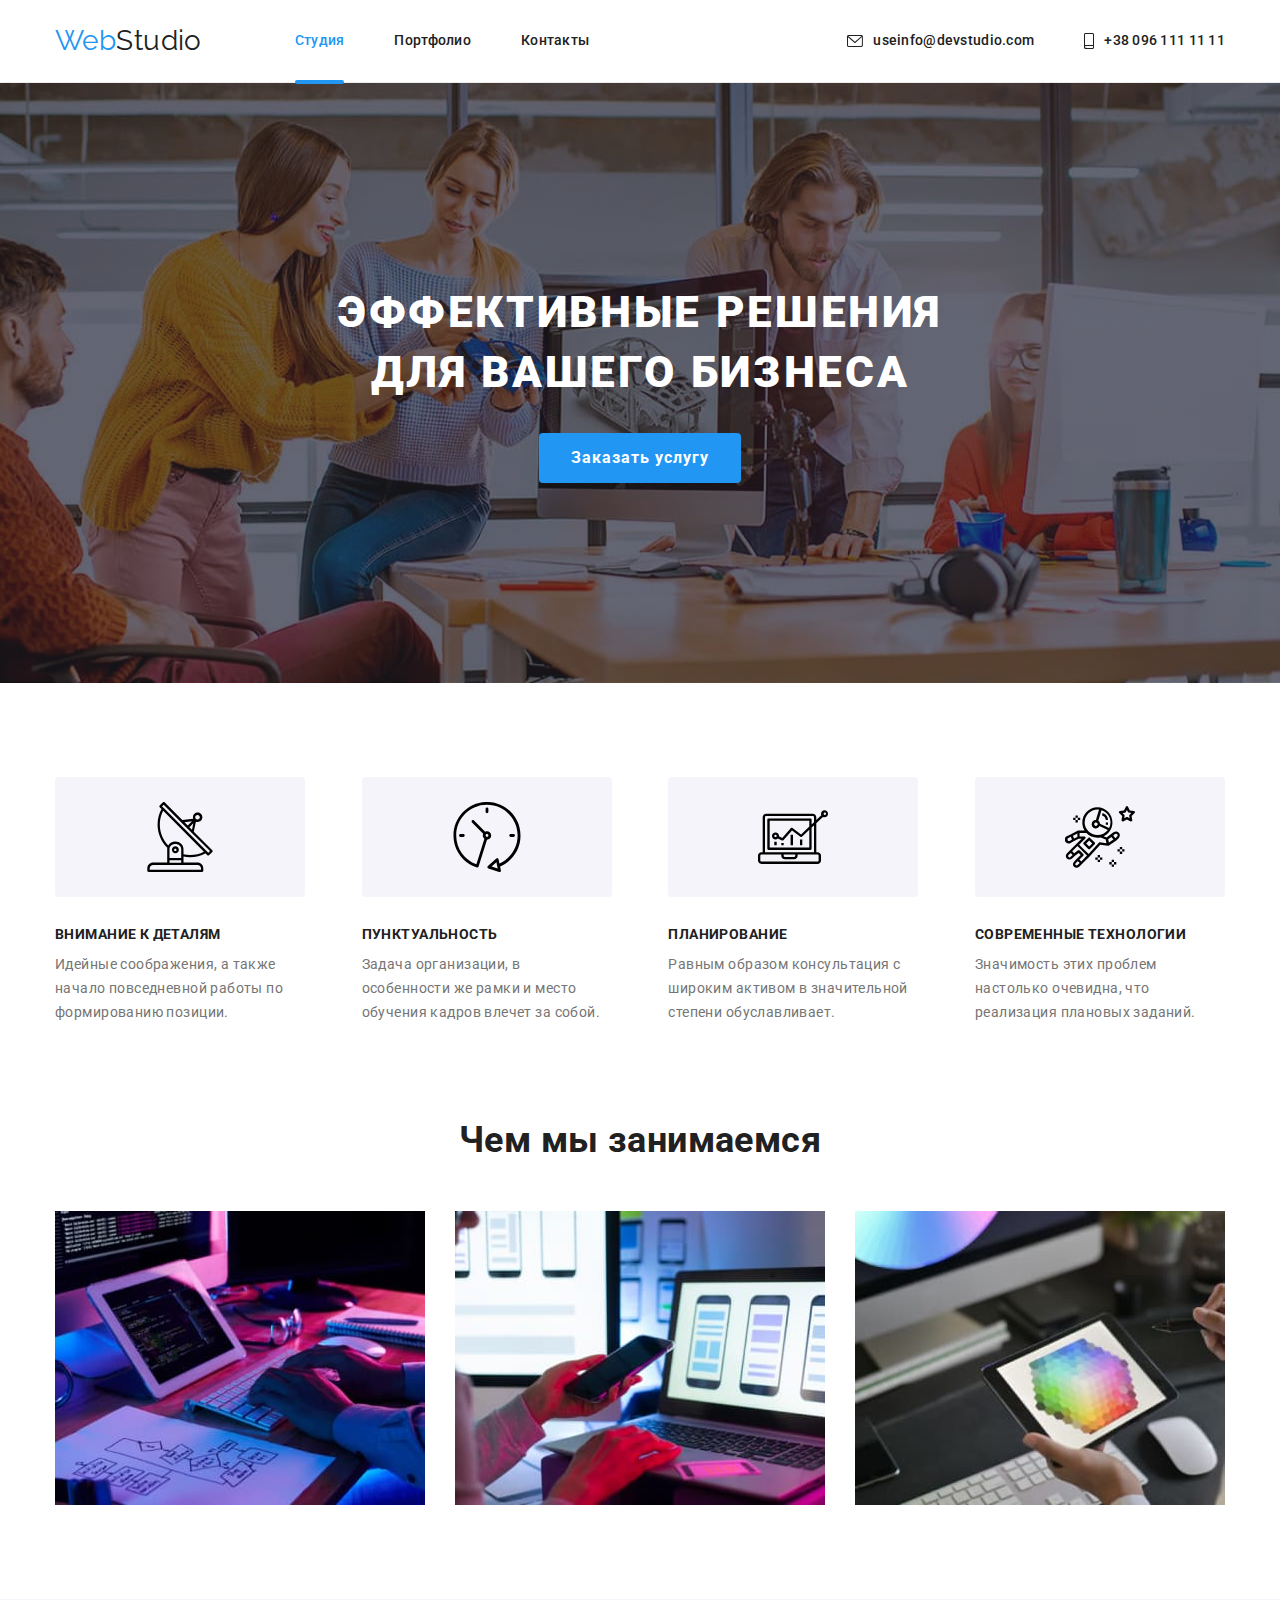
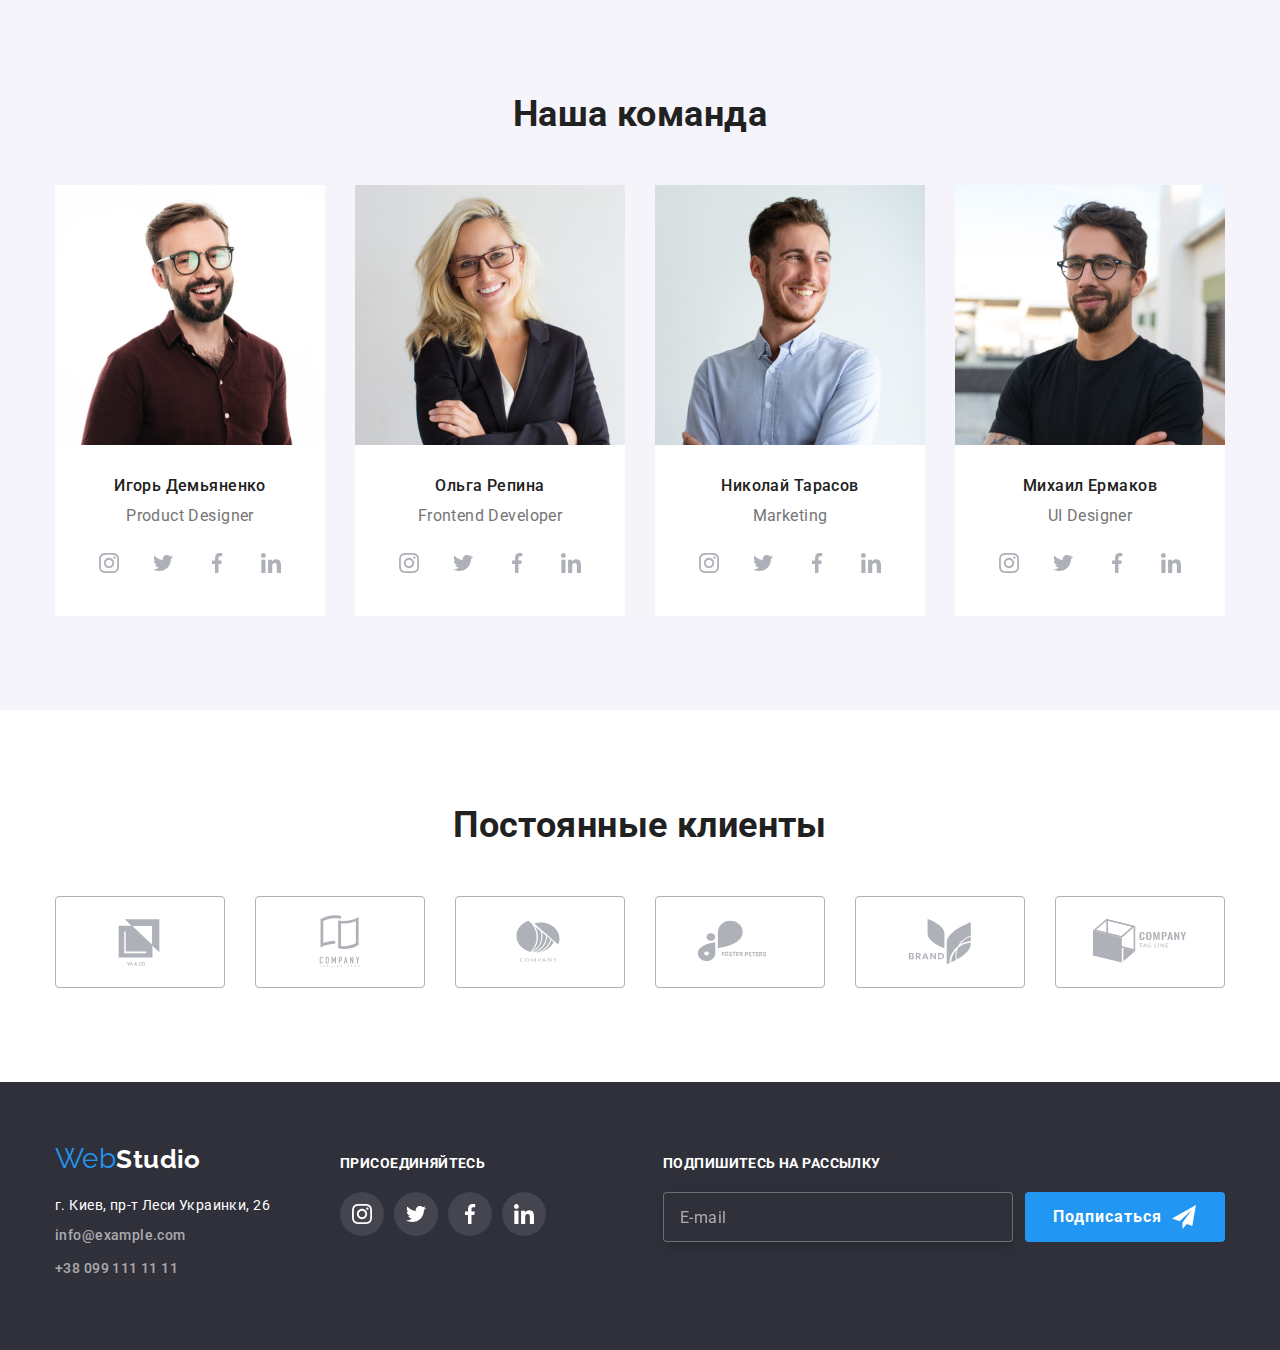
==== index.html @ 40919cdc "Сделано группировка файлов" ====
<!DOCTYPE html>
<html lang="ru">
  <head>
    <meta charset="UTF-8" />
    <meta name="viewport" content="width=device-width, initial-scale=1.0" />
    <title>Document</title>
    <link rel="preconnect" href="https://fonts.googleapis.com" />
    <link rel="preconnect" href="https://fonts.gstatic.com" crossorigin />
    <link
      href="https://fonts.googleapis.com/css2?family=Raleway:wght@700&family=Roboto:wght@400;500;700;900&display=swap"
      rel="stylesheet"
    />
    <link
      rel="stylesheet"
      href="https://cdnjs.cloudflare.com/ajax/libs/modern-normalize/1.1.0/modern-normalize.min.css"
    />
    <link rel="stylesheet" href="./css/styles.css" />
    <link rel="stylesheet" href="./css/main.min.css" />
  </head>
  <body>
    <!-------------------------------- HEADER---------------------------------->
    <header class="header-border">
      <div class="container container-heder">
        <nav class="main-nav">
          <a class="logo" href="./">Web<span class="accent">Studio</span></a>
          <ul class="list-nav">
            <li class="item">
              <a href="" class="active">Студия</a>
            </li>
            <li><a href="./portfolio.html" class="item">Портфолио</a></li>
            <li><a href="" class="item">Контакты</a></li>
          </ul>
        </nav>
        <ul class="auth-nav">
          <li>
            <a href="mailto:info@example.com" class="item"
              ><svg class="contacts-icon" width="16" height="12">
                <use href="./images/icon.svg#icon-envelope"></use>
              </svg>
              useinfo@devstudio.com</a
            >
          </li>
          <li>
            <a href="tel:+380991111111" class="item"
              ><svg class="contacts-icon" width="10" height="16">
                <use href="./images/icon.svg#icon-smartphone"></use></svg
              >+38 096 111 11 11</a
            >
          </li>
        </ul>
      </div>
    </header>
    <main>
      <!----------------------------HERO-------------------------------->
      <section class="hero">
        <div class="container">
          <h1 class="hero-title">
            Эффективные решения <br />для вашего бизнеса
          </h1>
          <button type="button" class="button" data-modal-open>
            Заказать услугу
          </button>
          <div class="backdrop is-hidden" data-modal>
            <div class="modal">
              <button data-modal-close type="button" class="hero-close-button">
                <svg class="hero-close-button-icon" width="18" height="18">
                  <use href="./images/icon.svg#closeback"></use>
                </svg>
              </button>
              <form class="modal-form">
                <b class="modal-form-title"
                  >Оставьте свои данные, мы вам перезвоним</b
                >
                <label for="username" class="form-label">
                  <input type="text" name="username" class="form-input" />
                  <span class="form-label-text">Имя</span>
                  <svg class="icon form-icon">
                    <use href="./images/icon.svg#modal-person"></use>
                  </svg>
                </label>
                <label for="mail" class="form-label">
                  <input type="tel" name="phone" class="form-input" />
                  <span class="form-label-text">Телефон</span>
                  <svg class="icon form-icon">
                    <use href="./images/icon.svg#modal-phone"></use>
                  </svg>
                </label>
                <label for="username" class="form-label">
                  <input type="email" name="mail" class="form-input" />
                  <span class="form-label-text">Почта</span>
                  <svg class="icon form-icon">
                    <use href="./images/icon.svg#modal-email"></use>
                  </svg>
                </label>
                <label for="comment" class="form-label form-label-textarea">
                  <textarea
                    class="form-input form-textarea"
                    name="comment"
                    placeholder="Введите текст"
                  ></textarea
                  ><span class="form-label-text">Комментарий</span>
                </label>

                <label for="policy" class="form-label-policy">
                  <input
                    type="checkbox"
                    name="policy"
                    value="policy"
                    id="policy"
                    class="policy-checkbox checkbox"
                  />
                  <span class="checkbox-icon"></span>
                  <span class="form-label-policy-text"
                    >Соглашаюсь с рассылкой и принимаю</span
                  >
                  <a class="link-policy" href="">Условия договора</a>
                </label>
                <button type="submit" class="button form-button">
                  Отправить
                </button>
              </form>
            </div>
          </div>
        </div>
      </section>
      <!-- Информационная секция -->
      <section class="section">
        <div class="container">
          <ul class="information-section">
            <li>
              <div class="information-icon-block">
                <svg class="information-icon">
                  <use href="./images/icon.svg#icon-antenna"></use>
                </svg>
              </div>
              <h3 class="feature-list">Внимание к деталям</h3>
              <p class="text">
                Идейные соображения, а также начало повседневной работы по
                формированию позиции.
              </p>
            </li>
            <li>
              <div class="information-icon-block">
                <svg class="information-icon">
                  <use href="./images/icon.svg#icon-clock"></use>
                </svg>
              </div>
              <h3 class="feature-list">Пунктуальность</h3>
              <p class="text">
                Задача организации, в особенности же рамки и место обучения
                кадров влечет за собой.
              </p>
            </li>
            <li>
              <div class="information-icon-block">
                <svg class="information-icon">
                  <use href="./images/icon.svg#icon-diagram"></use>
                </svg>
              </div>
              <h3 class="feature-list">Планирование</h3>
              <p class="text">
                Равным образом консультация с широким активом в значительной
                степени обуславливает.
              </p>
            </li>
            <li>
              <div class="information-icon-block">
                <svg class="information-icon">
                  <use href="./images/icon.svg#icon-astronaut"></use>
                </svg>
              </div>
              <h3 class="feature-list">Современные технологии</h3>
              <p class="text">
                Значимость этих проблем настолько очевидна, что реализация
                плановых заданий.
              </p>
            </li>
          </ul>
        </div>
      </section>
      <!-- Чем мы занимаемся -->
      <section class="section works">
        <div class="container">
          <h2 class="section-title">Чем мы занимаемся</h2>

          <ul class="list-photo">
            <li>
              <img
                src="./images/box1.jpg"
                alt="програмист работает"
                width="370"
              />
            </li>
            <li>
              <img
                src="./images/box2.jpg"
                alt="вебдизайнер делает схему"
                width="370"
              />
            </li>
            <li>
              <img
                src="./images/box3.jpg"
                alt="дизайнет подбирает цвета"
                width="370"
              />
            </li>
          </ul>
        </div>
      </section>
      <!-- Фото сотрудников -->
      <section class="section box-photo">
        <div class="container">
          <h2 class="section-title">Наша команда</h2>
          <ul class="list-work">
            <li class="item-work">
              <img src="./images/img1.jpg" alt="Игорь Демьяненко" width="270" />
              <div class="team-description">
                <h3 class="feature-list-name">Игорь Демьяненко</h3>
                <p class="text-name">Product Designer</p>
                <ul class="list-person">
                  <li class="link-person">
                    <a href="./index.html" class="contacts-person">
                      <svg class="icon-person" width="20" height="20">
                        <use href="./images/icon.svg#icon-instagram"></use>
                      </svg>
                    </a>
                  </li>
                  <li class="link-person">
                    <a href="/index.html" class="contacts-person">
                      <svg class="icon-person" width="20" height="20">
                        <use href="./images/icon.svg#icon-twitter"></use>
                      </svg>
                    </a>
                  </li>
                  <li class="link-person">
                    <a href="/index.html" class="contacts-person">
                      <svg class="icon-person" width="20" height="20">
                        <use href="./images/icon.svg#icon-facebook"></use>
                      </svg>
                    </a>
                  </li>
                  <li class="link-person">
                    <a href="/index.html" class="contacts-person">
                      <svg class="icon-person" width="20" height="20">
                        <use href="./images/icon.svg#icon-linkedin"></use>
                      </svg>
                    </a>
                  </li>
                </ul>
              </div>
            </li>
            <li class="item-work">
              <img src="./images/img2.jpg" alt="Ольга Репина" width="270" />
              <div class="team-description">
                <h3 class="feature-list-name">Ольга Репина</h3>
                <p class="text-name">Frontend Developer</p>
                <ul class="list-person">
                  <li class="link-person">
                    <a href="./index.html" class="contacts-person">
                      <svg class="icon-person" width="20" height="20">
                        <use href="./images/icon.svg#icon-instagram"></use>
                      </svg>
                    </a>
                  </li>
                  <li class="link-person">
                    <a href="/index.html" class="contacts-person">
                      <svg class="icon-person" width="20" height="20">
                        <use href="./images/icon.svg#icon-twitter"></use>
                      </svg>
                    </a>
                  </li>
                  <li class="link-person">
                    <a href="/index.html" class="contacts-person">
                      <svg class="icon-person" width="20" height="20">
                        <use href="./images/icon.svg#icon-facebook"></use>
                      </svg>
                    </a>
                  </li>
                  <li class="link-person">
                    <a href="/index.html" class="contacts-person">
                      <svg class="icon-person" width="20" height="20">
                        <use href="./images/icon.svg#icon-linkedin"></use>
                      </svg>
                    </a>
                  </li>
                </ul>
              </div>
            </li>
            <li class="item-work">
              <img src="./images/img3.jpg" alt="Николай Тарасов" width="270" />
              <div class="team-description">
                <h3 class="feature-list-name">Николай Тарасов</h3>
                <p class="text-name">Marketing</p>
                <ul class="list-person">
                  <li class="link-person">
                    <a href="./index.html" class="contacts-person">
                      <svg class="icon-person" width="20" height="20">
                        <use href="./images/icon.svg#icon-instagram"></use>
                      </svg>
                    </a>
                  </li>
                  <li class="link-person">
                    <a href="/index.html" class="contacts-person">
                      <svg class="icon-person" width="20" height="20">
                        <use href="./images/icon.svg#icon-twitter"></use>
                      </svg>
                    </a>
                  </li>
                  <li class="link-person">
                    <a href="/index.html" class="contacts-person">
                      <svg class="icon-person" width="20" height="20">
                        <use href="./images/icon.svg#icon-facebook"></use>
                      </svg>
                    </a>
                  </li>
                  <li class="link-person">
                    <a href="/index.html" class="contacts-person">
                      <svg class="icon-person" width="20" height="20">
                        <use href="./images/icon.svg#icon-linkedin"></use>
                      </svg>
                    </a>
                  </li>
                </ul>
              </div>
            </li>
            <li class="item-work">
              <img src="./images/img4.jpg" alt="Михаил Ермаков" width="270" />
              <div class="team-description">
                <h3 class="feature-list-name">Михаил Ермаков</h3>
                <p class="text-name">UI Designer</p>
                <ul class="list-person">
                  <li class="link-person">
                    <a href="./index.html" class="contacts-person">
                      <svg class="icon-person" width="20" height="20">
                        <use href="./images/icon.svg#icon-instagram"></use>
                      </svg>
                    </a>
                  </li>
                  <li class="link-person">
                    <a href="/index.html" class="contacts-person">
                      <svg class="icon-person" width="20" height="20">
                        <use href="./images/icon.svg#icon-twitter"></use>
                      </svg>
                    </a>
                  </li>
                  <li class="link-person">
                    <a href="/index.html" class="contacts-person">
                      <svg class="icon-person" width="20" height="20">
                        <use href="./images/icon.svg#icon-facebook"></use>
                      </svg>
                    </a>
                  </li>
                  <li class="link-person">
                    <a href="/index.html" class="contacts-person">
                      <svg class="icon-person" width="20" height="20">
                        <use href="./images/icon.svg#icon-linkedin"></use>
                      </svg>
                    </a>
                  </li>
                </ul>
              </div>
            </li>
          </ul>
        </div>
      </section>

      <!-- Наши клиенты -->
      <section class="section">
        <div class="container">
          <h2 class="section-title">Постоянные клиенты</h2>
          <ul class="list-client">
            <li class="icon-client">
              <svg class="icon-logo">
                <use href="./images/icon.svg#icon-logo5"></use>
              </svg>
            </li>
            <li class="icon-client">
              <svg class="icon-logo">
                <use href="./images/icon.svg#icon-logo1"></use>
              </svg>
            </li>
            <li class="icon-client">
              <svg class="icon-logo">
                <use href="./images/icon.svg#icon-logo2"></use>
              </svg>
            </li>
            <li class="icon-client">
              <svg class="icon-logo">
                <use href="./images/icon.svg#icon-logo3"></use>
              </svg>
            </li>
            <li class="icon-client">
              <svg class="icon-logo">
                <use href="./images/icon.svg#icon-logo4"></use>
              </svg>
            </li>
            <li class="icon-client">
              <svg class="icon-logo">
                <use href="./images/icon.svg#icon-logo"></use>
              </svg>
            </li>
          </ul>
        </div>
      </section>
    </main>

    <!-- Футер -->
    <footer class="footer-fon">
      <div class="container footer-position">
        <div class="footer-left-block">
          <a class="footer-logo" href="./"
            >Web<span class="accent-text">Studio</span></a
          >
          <address class="adress">г. Киев, пр-т Леси Украинки, 26</address>

          <ul>
            <li class="contacts">
              <a href="mailto:info@example.com" class="contacts"
                >info@example.com</a
              >
            </li>
            <li class="contacts">
              <a href="tel:+380991111111" class="contacts">+38 099 111 11 11</a>
            </li>
          </ul>
        </div>
        <div class="footer-right-block">
          <h2>присоединяйтесь</h2>
          <ul class="footer-list">
            <li class="footer-link-item">
              <a href="./index.html" class="footer-link">
                <svg class="icon-footer" width="20" height="20">
                  <use href="./images/icon.svg#icon-instagram"></use>
                </svg>
              </a>
            </li>
            <li class="footer-link-item">
              <a href="/index.html" class="footer-link">
                <svg class="icon-footer" width="20" height="20">
                  <use href="./images/icon.svg#icon-twitter"></use>
                </svg>
              </a>
            </li>
            <li class="footer-link-item">
              <a href="/index.html" class="footer-link">
                <svg class="icon-footer" width="20" height="20">
                  <use href="./images/icon.svg#icon-facebook"></use>
                </svg>
              </a>
            </li>
            <li class="footer-link-item">
              <a href="/index.html" class="footer-link">
                <svg class="icon-footer" width="20" height="20">
                  <use href="./images/icon.svg#icon-linkedin"></use>
                </svg>
              </a>
            </li>
          </ul>
        </div>
        <div class="footer-signup-block">
          <p class="text-signup">Подпишитесь на рассылку</p>
          <form class="form-signup">
            <input
              type="email"
              name="mail"
              placeholder="E-mail"
              class="email-input"
            />
            <button type="button" class="button button-signup">
              Подписаться
              <svg class="icon icon-signup" width="24" height="24">
                <use href="./images/icon.svg#signup"></use>
              </svg>
            </button>
          </form>
        </div>
      </div>
    </footer>
    <script src="./modal.js"></script>
  </body>
</html>
---- css/styles.css ----
/* -----------------------HEADER---------------- */

/* -----------------SITE-NAVE------------------*/

/*------------------AUTH-NAV-------------------- */

/*  ------------------HERO------------------*/

/* --------------МОДАЛЬНОЕ ОКНО----------------- */

/* ------------Информационная секция -------------*/

/* Чем мы занимаемся */

/*--------- Фото сотрудников-------- */

/*--------- Наши клиенты -----------*/

/* ------------------Футер---------------- */

/* ------photo portpholio------ */
---- css/main.min.css ----
:root{--primary-text-color: #757575;--titel-text-color: #212121;--accent-text-color: #2196f3;--white-text-color: #ffffff;--primary-background-color: #ffffff;--titel-background-color: #f5f4fa;--hero-background-color: #2f303a;--border-background-color: #eeeeee;--border-header-background-color: #ececec;--timing-function: cubic-bezier(0.4, 0, 0.2, 1)}a{text-decoration:none;color:var(--primary-text-color)}img{display:block;margin:0px}ul{padding:0px;margin:0px;list-style:none}p,h1,h2,h3,h4,h5,h6{margin:0px;padding:0px}.section{padding:94px 0px}.container{width:1200px;margin:0 auto;padding-left:15px;padding-right:15px}body{background:var(--primary-background-color);color:var(--primary-text-color);font-family:Roboto, sans-serif;font-size:14px;line-height:1.71;letter-spacing:0.03em}textarea{resize:none}.icon{fill:currentColor}.header-border{background-color:var(--white-text-color);border-bottom:1px solid #ececec}.logo{margin-right:93px;padding-top:24px;padding-bottom:25px;color:var(--accent-text-color);font-family:Raleway, sans-seri;font-size:28px;line-height:1.19}.logo .accent{color:var(--titel-text-color)}.active{position:relative;color:var(--accent-text-color)}.active::after{display:block;position:absolute;content:'';width:100%;height:4px;background-color:var(--accent-text-color);border-radius:2px;top:47px}.container-heder{display:flex;align-items:center}.main-nav{display:flex;align-items:center}.list-nav{display:flex;font-weight:500;font-size:14px;line-height:1.14;letter-spacing:0.02em;transition:color 250ms var(--timing-function)}.list-nav :not(:last-child){margin-right:50px}.list-nav .item:hover,.list-nav .item:focus{color:var(--accent-text-color)}.item{display:flex;align-items:center;font-weight:500;font-size:14px;line-height:1.14;letter-spacing:0.02em;color:var(--titel-text-color);transition:color 250ms var(--timing-function)}.auth-nav :not(:last-child){margin-right:50px}.auth-nav{display:flex;margin-left:auto;justify-content:flex-end;font-weight:500;font-size:14px;line-height:1.14;letter-spacing:0.02em;transition:color 250ms var(--timing-function)}.auth-nav .item:hover,.auth-nav .item:focus{color:var(--accent-text-color)}.contacts-icon{margin-right:10px;fill:currentColor;transition:color 250ms var(--timing-function)}.auth-nav .contacts-icon:hover,.auth-nav .contacts-icon:focus{fill:var(--accent-text-color)}.button{min-width:200px;display:block;border-radius:4px;margin:0 auto;padding:10px 32px;font-family:Roboto;color:var(--white-text-color);background-color:var(--accent-text-color);font-weight:700;font-size:16px;line-height:1.87;letter-spacing:0.06em;border:none;cursor:pointer;border-style:none;transition-property:background-color, color;transition-duration:250ms;transition-timing-function:var(--timing-function)}.button:hover,.button:focus{background-color:var(--white-text-color);color:var(--accent-text-color)}.icon-footer{fill:currentColor}.footer-signup-block{margin-left:auto}.form-signup{display:flex}.text-signup{font-weight:700;font-size:14px;line-height:1.14;letter-spacing:0.03em;text-transform:uppercase;color:#ffffff;margin-bottom:20px}.button-signup{display:flex;align-items:center;padding-left:28px;padding-right:28px;margin-left:12px}.email-input{width:350px;height:50px;padding-left:16px;background-color:#2f303a;border:1px solid rgba(255,255,255,0.3);filter:drop-shadow(0px 4px 4px rgba(0,0,0,0.15));border-radius:4px;font-size:16px;line-height:1.3;color:rgba(255,255,255,0.6)}.email-input::placeholder{font-size:16px;line-height:1.25;color:rgba(255,255,255,0.6);letter-spacing:0.03em}.icon-signup{margin-left:10px}.buttons{display:flex;justify-content:center;margin-bottom:50px}.button-filter{font-family:inherit;border-radius:6px;padding:6px 22px;font-weight:500;font-size:16px;line-height:1.63;text-align:center;letter-spacing:0.03em;cursor:pointer;border:none;transition-property:background-color, color, box-shadow;transition-timing-function:var(--timing-function);transition-duration:250ms}.button-filter:hover,.button-filter:focus{color:var(--white-text-color);background:var(--accent-text-color);font-weight:500;font-size:16px;line-height:1.63;text-align:center}.button-filter:not(:nth-child(5n)){margin-right:8px}.hero{text-align:center;background-color:var(--hero-background-color);max-width:1600px;margin-left:auto;margin-right:auto;padding:200px 0px;background-image:linear-gradient(to right, rgba(47,48,58,0.4), rgba(47,48,58,0.4)),url(../images/hero.jpg);background-repeat:no-repeat;background-size:cover;background-position:center}.hero-title{margin-bottom:30px;color:var(--white-text-color);font-weight:900;font-size:44px;line-height:1.36;letter-spacing:0.06em;text-transform:uppercase}.backdrop{position:fixed;top:0;left:0;width:100%;height:100%;background-color:rgba(0,0,0,0.2);z-index:3}.is-hidden{opacity:1;pointer-events:none;visibility:hidden}.backdrop.is-hidden .modal{transform:translate(-50%, -50%) scale(0.2)}.modal{display:flex;justify-content:center;align-items:center;position:absolute;top:50%;left:50%;transform:translate(-50%, -50%) scale(1);min-width:528px;min-height:581px;background-color:var(--white-text-color);box-shadow:0px 1px 3px rgba(0,0,0,0.12),0px 1px 1px rgba(0,0,0,0.14),0px 2px 1px rgba(0,0,0,0.2);border-radius:4px;z-index:3;transition:transform 500ms var(--timing-function)}.modal-form{display:flex;flex-direction:column;width:448px}.modal-form-title{margin-bottom:30px;font-weight:700;font-size:20px;line-height:1.15;letter-spacing:0.03em;color:var(--titel-text-color)}.form-label{position:relative;margin-bottom:28px;color:var(--titel-text-color)}.form-label-text{position:absolute;left:0;top:-18px;font-size:12px;line-height:1.17;letter-spacing:0.01em;color:var(--primary-text-color)}.form-input{width:100%;height:40px;padding-left:42px;border:1px solid rgba(33,33,33,0.2);border-radius:4px;cursor:pointer}.form-input:focus{outline:none;border-color:var(--accent-text-color);cursor:text}.form-input:focus ~ .form-icon{color:var(--accent-text-color)}.form-label-textarea{margin-bottom:20px}.form-textarea{height:120px;padding:12px 16px}.form-textarea::placeholder{font-size:12px;line-height:1.17;letter-spacing:0.01em;color:rgba(117,117,117,0.5)}.form-label-policy{margin-bottom:30px}.form-label-policy-text{font-size:14px;line-height:0.58;letter-spacing:0.03em;color:var(--primary-text-color)}.link-policy{text-decoration:underline;color:var(--accent-text-color)}.checkbox{appearance:none;-webkit-appearance:none;-moz-appearance:none;position:absolute}.checkbox-icon{display:inline-block;width:15px;height:15px;vertical-align:text-top;border:2px solid var(--titel-text-color);border-radius:2px}.checkbox:checked ~ .form-label-policy-text{color:var(--titel-text-color)}.checkbox:checked+.checkbox-icon{border-color:var(--accent-text-color);background-color:var(--accent-text-color);background-image:url(../images/full-check.svg);background-size:contain;background-origin:content-box}.form-icon{position:absolute;top:11px;left:12px;width:18px;height:18px}.form-button{align-self:center;width:200px;transition:250ms var(--timing-function)}.form-button:hover,.form-button:focus{filter:drop-shadow(0px 4px 4px rgba(0,0,0,0.25))}.hero-close-button{position:absolute;display:flex;justify-content:center;align-items:center;top:8px;right:8px;width:30px;height:30px;border:1px solid rgba(0,0,0,0.1);border-radius:50%;text-align:center;background-color:var(--white-text-color);color:var(--titel-txt-color);cursor:pointer;transition-property:background-color, color;transition-timing-function:var(--timing-function);transition-duration:250ms}.hero-close-button:hover,.hero-close-button:focus{background-color:var(--accent-text-color);color:var(--white-text-color)}.hero-close-button-icon{fill:currentColor}.information-section{display:flex;justify-content:space-between;flex-direction:row}.information-section li:not(:last-child){margin-right:30px}.information-section-li{width:270px}.information-icon-block{display:flex;justify-content:center;align-items:center;width:100%;height:120px;margin-bottom:30px;background-color:var(--titel-background-color);border-radius:4px}.information-icon{width:70px;height:70px}.feature-list{margin-top:0px;margin-bottom:10px;color:var(--titel-text-color);font-weight:700;font-size:14px;line-height:1.14;text-transform:uppercase}.text{max-width:250px;margin:0px;font-size:14px;line-height:1.71}.works{padding-top:0px}.section-title{color:var(--titel-text-color);font-weight:700;font-size:36px;line-height:1.17;text-align:center;margin-bottom:50px}.list-photo{display:flex;justify-content:space-between}.box-photo{background-color:var(--titel-background-color)}.list-work{display:flex;justify-content:space-between}.team-description{padding:30px 0px;text-align:center;border:1px solid var(--white-text-color)}.feature-list-name{color:var(--titel-text-color);font-weight:500;font-size:16px;line-height:1.27;margin-bottom:10px}.text-name{margin-bottom:16px;font-size:16px;line-height:1.19}.item-work{background-color:var(--primary-background-color);border-radius:0px 0px 4px 4px}.list-person{display:flex;justify-content:center;gap:10px}.link-person{display:flex}.contacts-person{display:flex;justify-content:center;align-items:center;width:44px;height:44px;border-radius:50%;color:#afb1b8}.contacts-person:hover{background-color:var(--accent-text-color);color:var(--white-text-color)}.icon-person{fill:currentColor}.icon-person:hover{color:var(--white-text-color)}.clients-title{text-align:center;margin-bottom:50px}.list-client{display:flex;gap:30px}.icon-client{display:flex;justify-content:center;align-items:center;width:170px;height:92px;color:#afb1b8;border:1px solid #afb1b8;border-radius:4px}.icon-logo{width:106px;height:60px;fill:currentColor}.icon-client:hover{color:var(--accent-text-color);cursor:pointer;border-color:var(--accent-text-color)}.footer-fon{background:var(--hero-background-color);padding:60px 0px}.footer-logo{color:var(--accent-text-color);font-family:Raleway, sans-seri;font-size:28px;line-height:1.19}.accent-text{color:var(--white-text-color);font-family:Raleway;font-weight:700;font-size:26px;line-height:1.19}.adress{display:inline;margin-top:20px;margin-bottom:9px;color:var(--white-text-color);font-style:normal;font-size:14px;line-height:1.41}.footer-left-block{display:flex;flex-direction:column}.contacts{margin-bottom:9px;font-weight:500;letter-spacing:0.03em;color:rgba(255,255,255,0.6);font-size:14px;line-height:1.71}.contacts:hover,.contacts:focus{color:var(--accent-text-color)}.footer-position{display:flex;align-items:baseline}.footer-right-block{margin-left:70px}.footer-right-block h2{font-weight:700;font-size:14px;line-height:1.14;letter-spacing:0.03em;text-transform:uppercase;color:var(--white-text-color);margin-bottom:20px}.footer-link{display:flex;justify-content:center;align-items:center;width:44px;height:44px;background-color:rgba(255,255,255,0.1);color:var(--white-text-color);border-radius:50%}.footer-link:hover{background-color:var(--accent-text-color)}.footer-list{display:flex;gap:10px}.container-heder-portfolio{border-top:0px;border-right:0px;border-bottom:1px solid var(--border-header-background-color);border-left:0px}.portfolio-box-photo{display:flex;flex-wrap:wrap}.portfolio-box-photo li:nth-child(3n){margin-right:0}.portfolio-item{display:flex;flex-direction:column;align-items:center;width:370px;margin-right:30px;margin-bottom:30px;transition:box-shadow 250ms var(--timing-function)}.portfolio-sample-overlay{position:relative;overflow:hidden}.portfolio-sample-decoration{position:absolute;width:100%;height:100%;background-color:rgba(33,150,243,0.9);pointer-events:none;opacity:1;transition-property:transform, opacity;transition-timing-function:var(--timing-function);transition-duration:250ms}.sample-decoration-text{position:absolute;top:50%;left:50%;width:322px;transform:translate(-50%, -50%);font-size:18px;line-height:1.56;color:var(--white-text-color)}.portfolio-item:hover{box-shadow:0px 1px 1px rgba(0,0,0,0.12),0px 4px 4px rgba(0,0,0,0.06),1px 4px 6px rgba(0,0,0,0.16);cursor:pointer}.portfolio-item:hover .portfolio-sample-decoration{opacity:1;transform:translateY(-100%)}.portfolio-item:hover .portfolio-decoration-text{opacity:1}.portfolio-box-photo .portfolio-item-text{font-size:16px;line-height:1.87}.portfolio-photo-text{padding:20px 24px;width:370px;border:1px solid #eee;border-width:0 1px 1px 1px}.portfolio-item:nth-last-child(-n+3){margin-bottom:0}.portfolio-photo-text .portfolio-item-text{margin-top:4px}.portfolio-item-title{color:var(--titel-text-color);font-weight:700;font-size:18px;line-height:2;letter-spacing:0.06em}
/*# sourceMappingURL=main.min.css.map */
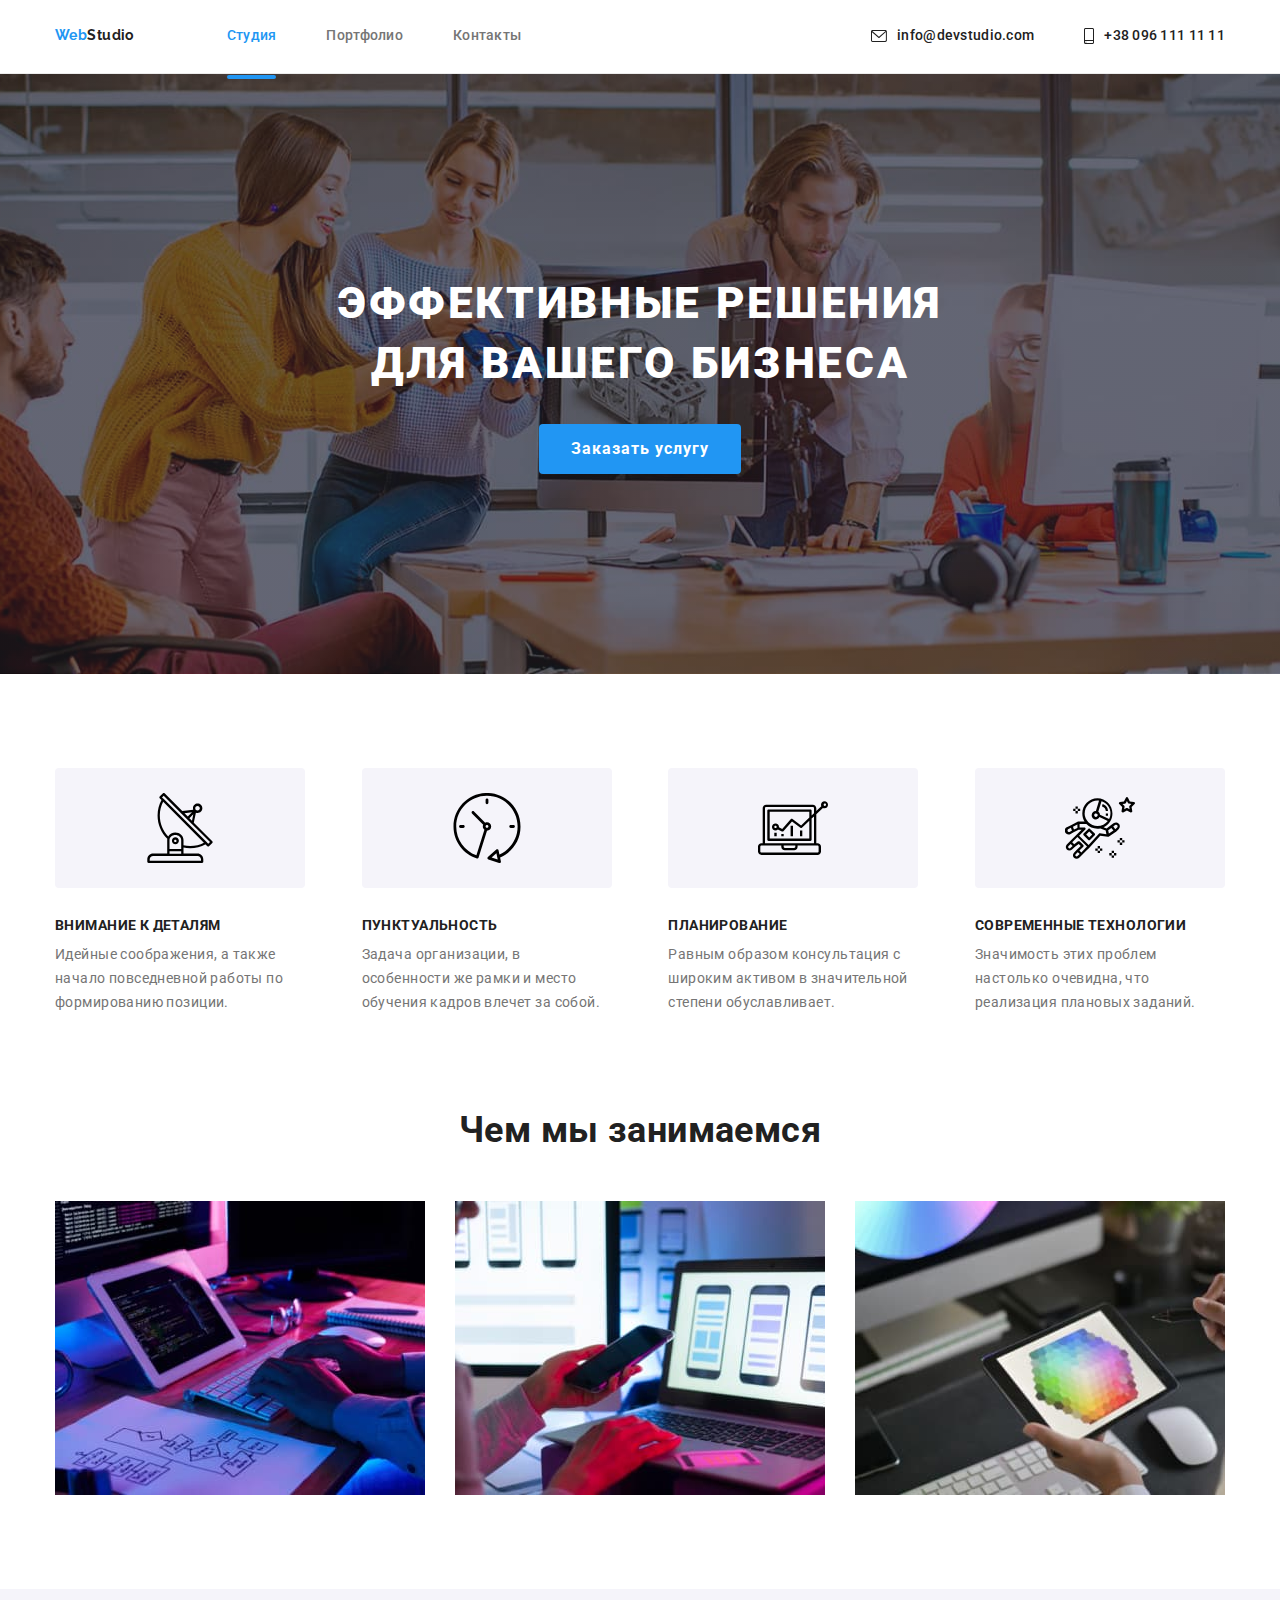
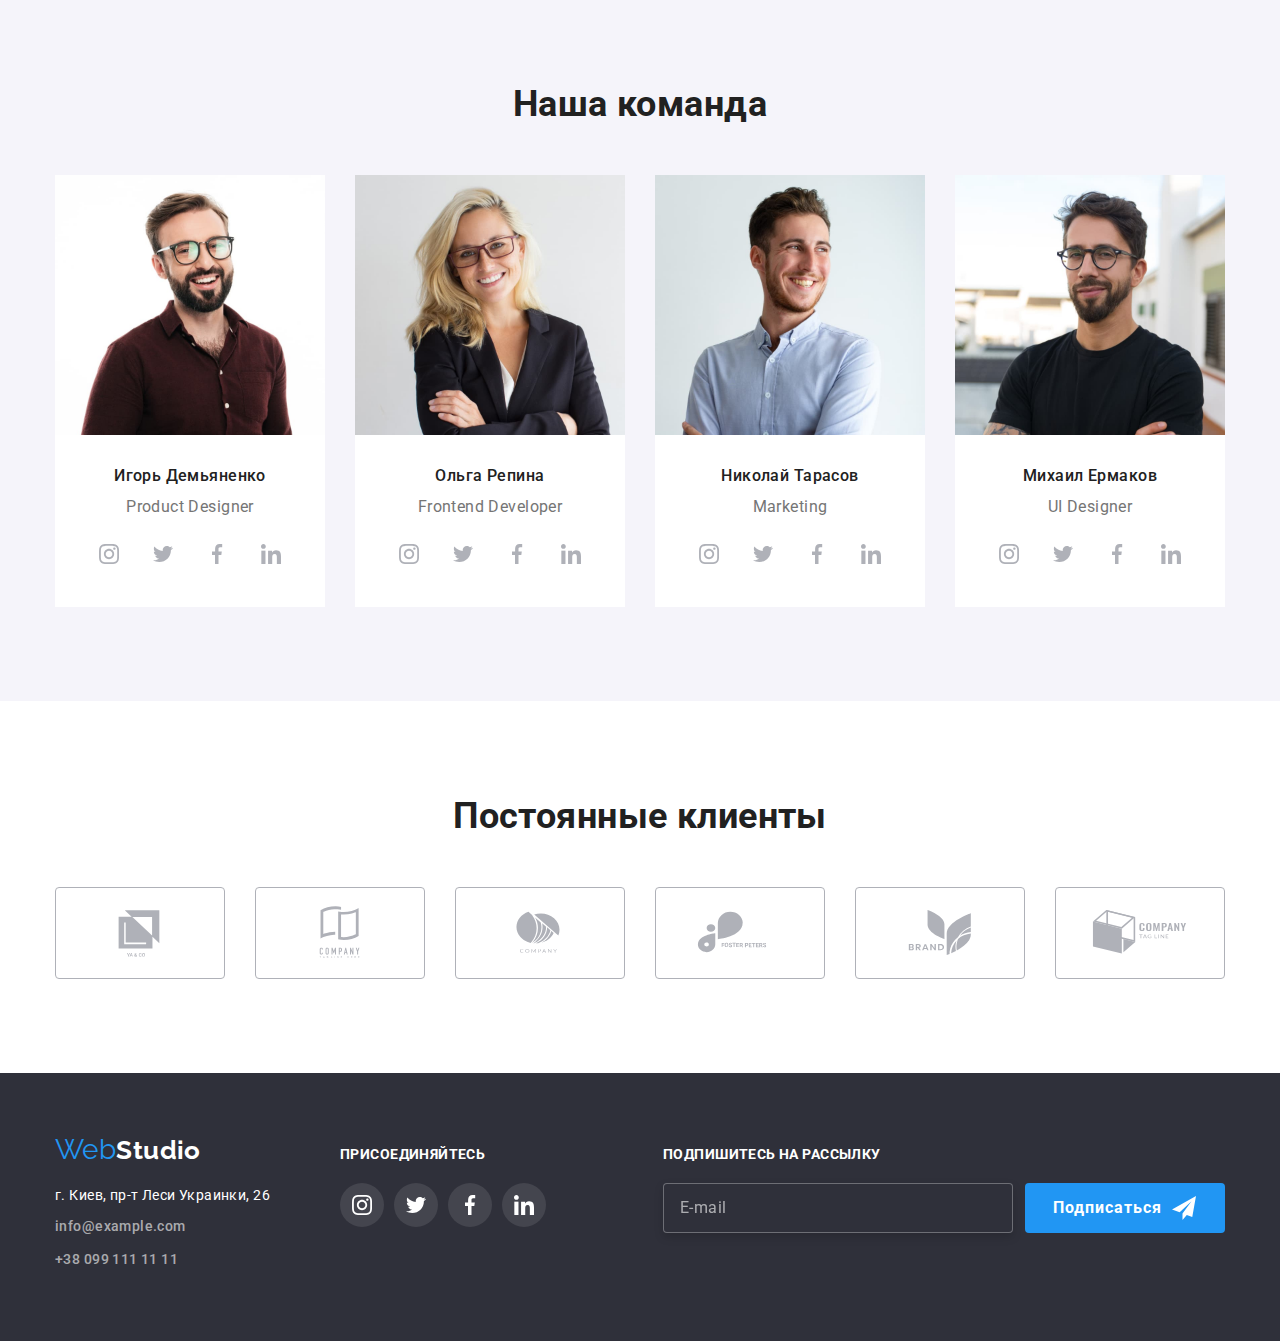
==== commit 96ea534f: "Сделано header по Методологии BEM" ====
--- a/index.html
+++ b/index.html
@@ -19,30 +19,33 @@
   </head>
   <body>
     <!-------------------------------- HEADER---------------------------------->
-    <header class="header-border">
-      <div class="container container-heder">
-        <nav class="main-nav">
-          <a class="logo" href="./">Web<span class="accent">Studio</span></a>
-          <ul class="list-nav">
-            <li class="item">
+    <header class="header">
+      <div class="container header__container">
+        <nav class="header__nav">
+          <a href="./index.html" class="logo header__logo"
+            >Web<span class="header__logo--accent">Studio</span></a
+          >
+          <ul class="header__nav-list">
+            <li class="header__item">
               <a href="" class="active">Студия</a>
             </li>
-            <li><a href="./portfolio.html" class="item">Портфолио</a></li>
-            <li><a href="" class="item">Контакты</a></li>
+            <li class="header__item">
+              <a href="./portfolio.html">Портфолио</a>
+            </li>
+            <li class="header__item"><a href="">Контакты</a></li>
           </ul>
         </nav>
-        <ul class="auth-nav">
+        <ul class="header__nav-auth">
           <li>
-            <a href="mailto:info@example.com" class="item"
-              ><svg class="contacts-icon" width="16" height="12">
-                <use href="./images/icon.svg#icon-envelope"></use>
-              </svg>
-              useinfo@devstudio.com</a
+            <a href="mailto:info@example.com" class="header__item"
+              ><svg class="header__contacts-icon" width="16" height="12">
+                <use href="./images/icon.svg#icon-envelope"></use></svg
+              >info@devstudio.com</a
             >
           </li>
           <li>
-            <a href="tel:+380991111111" class="item"
-              ><svg class="contacts-icon" width="10" height="16">
+            <a href="tel:+380991111111" class="header__item"
+              ><svg class="header__contacts-icon" width="10" height="16">
                 <use href="./images/icon.svg#icon-smartphone"></use></svg
               >+38 096 111 11 11</a
             >
@@ -54,7 +57,7 @@
       <!----------------------------HERO-------------------------------->
       <section class="hero">
         <div class="container">
-          <h1 class="hero-title">
+          <h1 class="hero__title">
             Эффективные решения <br />для вашего бизнеса
           </h1>
           <button type="button" class="button" data-modal-open>
@@ -67,8 +70,8 @@
                   <use href="./images/icon.svg#closeback"></use>
                 </svg>
               </button>
-              <form class="modal-form">
-                <b class="modal-form-title"
+              <form class="modal__form">
+                <b class="modal__form-title"
                   >Оставьте свои данные, мы вам перезвоним</b
                 >
                 <label for="username" class="form-label">
--- a/css/main.min.css
+++ b/css/main.min.css
@@ -1,2 +1,2 @@
-:root{--primary-text-color: #757575;--titel-text-color: #212121;--accent-text-color: #2196f3;--white-text-color: #ffffff;--primary-background-color: #ffffff;--titel-background-color: #f5f4fa;--hero-background-color: #2f303a;--border-background-color: #eeeeee;--border-header-background-color: #ececec;--timing-function: cubic-bezier(0.4, 0, 0.2, 1)}a{text-decoration:none;color:var(--primary-text-color)}img{display:block;margin:0px}ul{padding:0px;margin:0px;list-style:none}p,h1,h2,h3,h4,h5,h6{margin:0px;padding:0px}.section{padding:94px 0px}.container{width:1200px;margin:0 auto;padding-left:15px;padding-right:15px}body{background:var(--primary-background-color);color:var(--primary-text-color);font-family:Roboto, sans-serif;font-size:14px;line-height:1.71;letter-spacing:0.03em}textarea{resize:none}.icon{fill:currentColor}.header-border{background-color:var(--white-text-color);border-bottom:1px solid #ececec}.logo{margin-right:93px;padding-top:24px;padding-bottom:25px;color:var(--accent-text-color);font-family:Raleway, sans-seri;font-size:28px;line-height:1.19}.logo .accent{color:var(--titel-text-color)}.active{position:relative;color:var(--accent-text-color)}.active::after{display:block;position:absolute;content:'';width:100%;height:4px;background-color:var(--accent-text-color);border-radius:2px;top:47px}.container-heder{display:flex;align-items:center}.main-nav{display:flex;align-items:center}.list-nav{display:flex;font-weight:500;font-size:14px;line-height:1.14;letter-spacing:0.02em;transition:color 250ms var(--timing-function)}.list-nav :not(:last-child){margin-right:50px}.list-nav .item:hover,.list-nav .item:focus{color:var(--accent-text-color)}.item{display:flex;align-items:center;font-weight:500;font-size:14px;line-height:1.14;letter-spacing:0.02em;color:var(--titel-text-color);transition:color 250ms var(--timing-function)}.auth-nav :not(:last-child){margin-right:50px}.auth-nav{display:flex;margin-left:auto;justify-content:flex-end;font-weight:500;font-size:14px;line-height:1.14;letter-spacing:0.02em;transition:color 250ms var(--timing-function)}.auth-nav .item:hover,.auth-nav .item:focus{color:var(--accent-text-color)}.contacts-icon{margin-right:10px;fill:currentColor;transition:color 250ms var(--timing-function)}.auth-nav .contacts-icon:hover,.auth-nav .contacts-icon:focus{fill:var(--accent-text-color)}.button{min-width:200px;display:block;border-radius:4px;margin:0 auto;padding:10px 32px;font-family:Roboto;color:var(--white-text-color);background-color:var(--accent-text-color);font-weight:700;font-size:16px;line-height:1.87;letter-spacing:0.06em;border:none;cursor:pointer;border-style:none;transition-property:background-color, color;transition-duration:250ms;transition-timing-function:var(--timing-function)}.button:hover,.button:focus{background-color:var(--white-text-color);color:var(--accent-text-color)}.icon-footer{fill:currentColor}.footer-signup-block{margin-left:auto}.form-signup{display:flex}.text-signup{font-weight:700;font-size:14px;line-height:1.14;letter-spacing:0.03em;text-transform:uppercase;color:#ffffff;margin-bottom:20px}.button-signup{display:flex;align-items:center;padding-left:28px;padding-right:28px;margin-left:12px}.email-input{width:350px;height:50px;padding-left:16px;background-color:#2f303a;border:1px solid rgba(255,255,255,0.3);filter:drop-shadow(0px 4px 4px rgba(0,0,0,0.15));border-radius:4px;font-size:16px;line-height:1.3;color:rgba(255,255,255,0.6)}.email-input::placeholder{font-size:16px;line-height:1.25;color:rgba(255,255,255,0.6);letter-spacing:0.03em}.icon-signup{margin-left:10px}.buttons{display:flex;justify-content:center;margin-bottom:50px}.button-filter{font-family:inherit;border-radius:6px;padding:6px 22px;font-weight:500;font-size:16px;line-height:1.63;text-align:center;letter-spacing:0.03em;cursor:pointer;border:none;transition-property:background-color, color, box-shadow;transition-timing-function:var(--timing-function);transition-duration:250ms}.button-filter:hover,.button-filter:focus{color:var(--white-text-color);background:var(--accent-text-color);font-weight:500;font-size:16px;line-height:1.63;text-align:center}.button-filter:not(:nth-child(5n)){margin-right:8px}.hero{text-align:center;background-color:var(--hero-background-color);max-width:1600px;margin-left:auto;margin-right:auto;padding:200px 0px;background-image:linear-gradient(to right, rgba(47,48,58,0.4), rgba(47,48,58,0.4)),url(../images/hero.jpg);background-repeat:no-repeat;background-size:cover;background-position:center}.hero-title{margin-bottom:30px;color:var(--white-text-color);font-weight:900;font-size:44px;line-height:1.36;letter-spacing:0.06em;text-transform:uppercase}.backdrop{position:fixed;top:0;left:0;width:100%;height:100%;background-color:rgba(0,0,0,0.2);z-index:3}.is-hidden{opacity:1;pointer-events:none;visibility:hidden}.backdrop.is-hidden .modal{transform:translate(-50%, -50%) scale(0.2)}.modal{display:flex;justify-content:center;align-items:center;position:absolute;top:50%;left:50%;transform:translate(-50%, -50%) scale(1);min-width:528px;min-height:581px;background-color:var(--white-text-color);box-shadow:0px 1px 3px rgba(0,0,0,0.12),0px 1px 1px rgba(0,0,0,0.14),0px 2px 1px rgba(0,0,0,0.2);border-radius:4px;z-index:3;transition:transform 500ms var(--timing-function)}.modal-form{display:flex;flex-direction:column;width:448px}.modal-form-title{margin-bottom:30px;font-weight:700;font-size:20px;line-height:1.15;letter-spacing:0.03em;color:var(--titel-text-color)}.form-label{position:relative;margin-bottom:28px;color:var(--titel-text-color)}.form-label-text{position:absolute;left:0;top:-18px;font-size:12px;line-height:1.17;letter-spacing:0.01em;color:var(--primary-text-color)}.form-input{width:100%;height:40px;padding-left:42px;border:1px solid rgba(33,33,33,0.2);border-radius:4px;cursor:pointer}.form-input:focus{outline:none;border-color:var(--accent-text-color);cursor:text}.form-input:focus ~ .form-icon{color:var(--accent-text-color)}.form-label-textarea{margin-bottom:20px}.form-textarea{height:120px;padding:12px 16px}.form-textarea::placeholder{font-size:12px;line-height:1.17;letter-spacing:0.01em;color:rgba(117,117,117,0.5)}.form-label-policy{margin-bottom:30px}.form-label-policy-text{font-size:14px;line-height:0.58;letter-spacing:0.03em;color:var(--primary-text-color)}.link-policy{text-decoration:underline;color:var(--accent-text-color)}.checkbox{appearance:none;-webkit-appearance:none;-moz-appearance:none;position:absolute}.checkbox-icon{display:inline-block;width:15px;height:15px;vertical-align:text-top;border:2px solid var(--titel-text-color);border-radius:2px}.checkbox:checked ~ .form-label-policy-text{color:var(--titel-text-color)}.checkbox:checked+.checkbox-icon{border-color:var(--accent-text-color);background-color:var(--accent-text-color);background-image:url(../images/full-check.svg);background-size:contain;background-origin:content-box}.form-icon{position:absolute;top:11px;left:12px;width:18px;height:18px}.form-button{align-self:center;width:200px;transition:250ms var(--timing-function)}.form-button:hover,.form-button:focus{filter:drop-shadow(0px 4px 4px rgba(0,0,0,0.25))}.hero-close-button{position:absolute;display:flex;justify-content:center;align-items:center;top:8px;right:8px;width:30px;height:30px;border:1px solid rgba(0,0,0,0.1);border-radius:50%;text-align:center;background-color:var(--white-text-color);color:var(--titel-txt-color);cursor:pointer;transition-property:background-color, color;transition-timing-function:var(--timing-function);transition-duration:250ms}.hero-close-button:hover,.hero-close-button:focus{background-color:var(--accent-text-color);color:var(--white-text-color)}.hero-close-button-icon{fill:currentColor}.information-section{display:flex;justify-content:space-between;flex-direction:row}.information-section li:not(:last-child){margin-right:30px}.information-section-li{width:270px}.information-icon-block{display:flex;justify-content:center;align-items:center;width:100%;height:120px;margin-bottom:30px;background-color:var(--titel-background-color);border-radius:4px}.information-icon{width:70px;height:70px}.feature-list{margin-top:0px;margin-bottom:10px;color:var(--titel-text-color);font-weight:700;font-size:14px;line-height:1.14;text-transform:uppercase}.text{max-width:250px;margin:0px;font-size:14px;line-height:1.71}.works{padding-top:0px}.section-title{color:var(--titel-text-color);font-weight:700;font-size:36px;line-height:1.17;text-align:center;margin-bottom:50px}.list-photo{display:flex;justify-content:space-between}.box-photo{background-color:var(--titel-background-color)}.list-work{display:flex;justify-content:space-between}.team-description{padding:30px 0px;text-align:center;border:1px solid var(--white-text-color)}.feature-list-name{color:var(--titel-text-color);font-weight:500;font-size:16px;line-height:1.27;margin-bottom:10px}.text-name{margin-bottom:16px;font-size:16px;line-height:1.19}.item-work{background-color:var(--primary-background-color);border-radius:0px 0px 4px 4px}.list-person{display:flex;justify-content:center;gap:10px}.link-person{display:flex}.contacts-person{display:flex;justify-content:center;align-items:center;width:44px;height:44px;border-radius:50%;color:#afb1b8}.contacts-person:hover{background-color:var(--accent-text-color);color:var(--white-text-color)}.icon-person{fill:currentColor}.icon-person:hover{color:var(--white-text-color)}.clients-title{text-align:center;margin-bottom:50px}.list-client{display:flex;gap:30px}.icon-client{display:flex;justify-content:center;align-items:center;width:170px;height:92px;color:#afb1b8;border:1px solid #afb1b8;border-radius:4px}.icon-logo{width:106px;height:60px;fill:currentColor}.icon-client:hover{color:var(--accent-text-color);cursor:pointer;border-color:var(--accent-text-color)}.footer-fon{background:var(--hero-background-color);padding:60px 0px}.footer-logo{color:var(--accent-text-color);font-family:Raleway, sans-seri;font-size:28px;line-height:1.19}.accent-text{color:var(--white-text-color);font-family:Raleway;font-weight:700;font-size:26px;line-height:1.19}.adress{display:inline;margin-top:20px;margin-bottom:9px;color:var(--white-text-color);font-style:normal;font-size:14px;line-height:1.41}.footer-left-block{display:flex;flex-direction:column}.contacts{margin-bottom:9px;font-weight:500;letter-spacing:0.03em;color:rgba(255,255,255,0.6);font-size:14px;line-height:1.71}.contacts:hover,.contacts:focus{color:var(--accent-text-color)}.footer-position{display:flex;align-items:baseline}.footer-right-block{margin-left:70px}.footer-right-block h2{font-weight:700;font-size:14px;line-height:1.14;letter-spacing:0.03em;text-transform:uppercase;color:var(--white-text-color);margin-bottom:20px}.footer-link{display:flex;justify-content:center;align-items:center;width:44px;height:44px;background-color:rgba(255,255,255,0.1);color:var(--white-text-color);border-radius:50%}.footer-link:hover{background-color:var(--accent-text-color)}.footer-list{display:flex;gap:10px}.container-heder-portfolio{border-top:0px;border-right:0px;border-bottom:1px solid var(--border-header-background-color);border-left:0px}.portfolio-box-photo{display:flex;flex-wrap:wrap}.portfolio-box-photo li:nth-child(3n){margin-right:0}.portfolio-item{display:flex;flex-direction:column;align-items:center;width:370px;margin-right:30px;margin-bottom:30px;transition:box-shadow 250ms var(--timing-function)}.portfolio-sample-overlay{position:relative;overflow:hidden}.portfolio-sample-decoration{position:absolute;width:100%;height:100%;background-color:rgba(33,150,243,0.9);pointer-events:none;opacity:1;transition-property:transform, opacity;transition-timing-function:var(--timing-function);transition-duration:250ms}.sample-decoration-text{position:absolute;top:50%;left:50%;width:322px;transform:translate(-50%, -50%);font-size:18px;line-height:1.56;color:var(--white-text-color)}.portfolio-item:hover{box-shadow:0px 1px 1px rgba(0,0,0,0.12),0px 4px 4px rgba(0,0,0,0.06),1px 4px 6px rgba(0,0,0,0.16);cursor:pointer}.portfolio-item:hover .portfolio-sample-decoration{opacity:1;transform:translateY(-100%)}.portfolio-item:hover .portfolio-decoration-text{opacity:1}.portfolio-box-photo .portfolio-item-text{font-size:16px;line-height:1.87}.portfolio-photo-text{padding:20px 24px;width:370px;border:1px solid #eee;border-width:0 1px 1px 1px}.portfolio-item:nth-last-child(-n+3){margin-bottom:0}.portfolio-photo-text .portfolio-item-text{margin-top:4px}.portfolio-item-title{color:var(--titel-text-color);font-weight:700;font-size:18px;line-height:2;letter-spacing:0.06em}
+:root{--primary-text-color: #757575;--titel-text-color: #212121;--accent-text-color: #2196f3;--white-text-color: #ffffff;--primary-background-color: #ffffff;--titel-background-color: #f5f4fa;--hero-background-color: #2f303a;--border-background-color: #eeeeee;--border-header-background-color: #ececec;--timing-function: cubic-bezier(0.4, 0, 0.2, 1)}.active{position:relative;color:var(--accent-text-color)}.active::after{display:block;position:absolute;content:"";width:100%;height:4px;background-color:var(--accent-text-color);border-radius:2px;top:47px}a{text-decoration:none;color:var(--primary-text-color)}img{display:block;margin:0px}ul{padding:0px;margin:0px;list-style:none}p,h1,h2,h3,h4,h5,h6{margin:0px;padding:0px}textarea{resize:none}.icon{fill:currentColor}body{background:var(--primary-background-color);color:var(--primary-text-color);font-family:Roboto, sans-serif;font-size:14px;line-height:1.71;letter-spacing:0.03em}.container{width:1200px;margin:0 auto;padding-left:15px;padding-right:15px}.section{padding:94px 0px}.header{background-color:var(--white-text-color);border-bottom:1px solid #ececec}.header__container{display:flex;align-items:center}.header__nav{display:flex;align-items:center}.header__logo{font-family:Raleway;font-weight:700;margin-right:93px;padding-top:24px;padding-bottom:25px;color:var(--accent-text-color)}.header__logo--accent{color:var(--titel-text-color)}.header__nav-list{display:flex;font-weight:500;font-size:14px;line-height:1.14;letter-spacing:0.02em;transition:color 250ms var(--timing-function)}.header__nav-list :not(:last-child){margin-right:50px}.header__item{display:flex;align-items:center;font-weight:500;font-size:14px;line-height:1.14;letter-spacing:0.02em;color:var(--titel-text-color);transition:color 250ms var(--timing-function)}.header__nav-list .header__item :hover,.header__nav-list .header__item :focus{color:var(--accent-text-color)}.header__nav-auth{display:flex;margin-left:auto;justify-content:flex-end;font-weight:500;font-size:14px;line-height:1.14;letter-spacing:0.02em;transition:color 250ms var(--timing-function)}.header__nav-auth :not(:last-child){margin-right:50px}.header__nav-auth .header__item:hover,.header__nav-auth .header__item:focus{color:var(--accent-text-color)}.header__contacts-icon{margin-right:10px;fill:currentColor;transition:color 250ms var(--timing-function)}.header__nav-auth .header__contacts-icon:hover,.header__nav-auth .header__contacts-icon:focus{fill:var(--accent-text-color)}.button{min-width:200px;display:block;border-radius:4px;margin:0 auto;padding:10px 32px;font-family:Roboto;color:var(--white-text-color);background-color:var(--accent-text-color);font-weight:700;font-size:16px;line-height:1.87;letter-spacing:0.06em;border:none;cursor:pointer;border-style:none;transition-property:background-color, color;transition-duration:250ms;transition-timing-function:var(--timing-function)}.button:hover,.button:focus{background-color:var(--white-text-color);color:var(--accent-text-color)}.icon-footer{fill:currentColor}.footer-signup-block{margin-left:auto}.form-signup{display:flex}.text-signup{font-weight:700;font-size:14px;line-height:1.14;letter-spacing:0.03em;text-transform:uppercase;color:#ffffff;margin-bottom:20px}.button-signup{display:flex;align-items:center;padding-left:28px;padding-right:28px;margin-left:12px}.email-input{width:350px;height:50px;padding-left:16px;background-color:#2f303a;border:1px solid rgba(255,255,255,0.3);filter:drop-shadow(0px 4px 4px rgba(0,0,0,0.15));border-radius:4px;font-size:16px;line-height:1.3;color:rgba(255,255,255,0.6)}.email-input::placeholder{font-size:16px;line-height:1.25;color:rgba(255,255,255,0.6);letter-spacing:0.03em}.icon-signup{margin-left:10px}.buttons{display:flex;justify-content:center;margin-bottom:50px}.button-filter{font-family:inherit;border-radius:6px;padding:6px 22px;font-weight:500;font-size:16px;line-height:1.63;text-align:center;letter-spacing:0.03em;cursor:pointer;border:none;transition-property:background-color, color, box-shadow;transition-timing-function:var(--timing-function);transition-duration:250ms}.button-filter:hover,.button-filter:focus{color:var(--white-text-color);background:var(--accent-text-color);font-weight:500;font-size:16px;line-height:1.63;text-align:center}.button-filter:not(:nth-child(5n)){margin-right:8px}.hero{text-align:center;background-color:var(--hero-background-color);max-width:1600px;margin-left:auto;margin-right:auto;padding:200px 0px;background-image:linear-gradient(to right, rgba(47,48,58,0.4), rgba(47,48,58,0.4)),url(../images/hero.jpg);background-repeat:no-repeat;background-size:cover;background-position:center}.hero__title{margin-bottom:30px;color:var(--white-text-color);font-weight:900;font-size:44px;line-height:1.36;letter-spacing:0.06em;text-transform:uppercase}.backdrop{position:fixed;top:0;left:0;width:100%;height:100%;background-color:rgba(0,0,0,0.2);z-index:3}.is-hidden{opacity:1;pointer-events:none;visibility:hidden}.backdrop.is-hidden .modal{transform:translate(-50%, -50%) scale(0.2)}.modal{display:flex;justify-content:center;align-items:center;position:absolute;top:50%;left:50%;transform:translate(-50%, -50%) scale(1);min-width:528px;min-height:581px;background-color:var(--white-text-color);box-shadow:0px 1px 3px rgba(0,0,0,0.12),0px 1px 1px rgba(0,0,0,0.14),0px 2px 1px rgba(0,0,0,0.2);border-radius:4px;z-index:3;transition:transform 500ms var(--timing-function)}.modal__form{display:flex;flex-direction:column;width:448px}.modal__form-title{margin-bottom:30px;font-weight:700;font-size:20px;line-height:1.15;letter-spacing:0.03em;color:var(--titel-text-color)}.form-label{position:relative;margin-bottom:28px;color:var(--titel-text-color)}.form-label-text{position:absolute;left:0;top:-18px;font-size:12px;line-height:1.17;letter-spacing:0.01em;color:var(--primary-text-color)}.form-input{width:100%;height:40px;padding-left:42px;border:1px solid rgba(33,33,33,0.2);border-radius:4px;cursor:pointer}.form-input:focus{outline:none;border-color:var(--accent-text-color);cursor:text}.form-input:focus ~ .form-icon{color:var(--accent-text-color)}.form-label-textarea{margin-bottom:20px}.form-textarea{height:120px;padding:12px 16px}.form-textarea::placeholder{font-size:12px;line-height:1.17;letter-spacing:0.01em;color:rgba(117,117,117,0.5)}.form-label-policy{margin-bottom:30px}.form-label-policy-text{font-size:14px;line-height:0.58;letter-spacing:0.03em;color:var(--primary-text-color)}.link-policy{text-decoration:underline;color:var(--accent-text-color)}.checkbox{appearance:none;-webkit-appearance:none;-moz-appearance:none;position:absolute}.checkbox-icon{display:inline-block;width:15px;height:15px;vertical-align:text-top;border:2px solid var(--titel-text-color);border-radius:2px}.checkbox:checked ~ .form-label-policy-text{color:var(--titel-text-color)}.checkbox:checked+.checkbox-icon{border-color:var(--accent-text-color);background-color:var(--accent-text-color);background-image:url(../images/full-check.svg);background-size:contain;background-origin:content-box}.form-icon{position:absolute;top:11px;left:12px;width:18px;height:18px}.form-button{align-self:center;width:200px;transition:250ms var(--timing-function)}.form-button:hover,.form-button:focus{filter:drop-shadow(0px 4px 4px rgba(0,0,0,0.25))}.hero-close-button{position:absolute;display:flex;justify-content:center;align-items:center;top:8px;right:8px;width:30px;height:30px;border:1px solid rgba(0,0,0,0.1);border-radius:50%;text-align:center;background-color:var(--white-text-color);color:var(--titel-txt-color);cursor:pointer;transition-property:background-color, color;transition-timing-function:var(--timing-function);transition-duration:250ms}.hero-close-button:hover,.hero-close-button:focus{background-color:var(--accent-text-color);color:var(--white-text-color)}.hero-close-button-icon{fill:currentColor}.information-section{display:flex;justify-content:space-between;flex-direction:row}.information-section li:not(:last-child){margin-right:30px}.information-section-li{width:270px}.information-icon-block{display:flex;justify-content:center;align-items:center;width:100%;height:120px;margin-bottom:30px;background-color:var(--titel-background-color);border-radius:4px}.information-icon{width:70px;height:70px}.feature-list{margin-top:0px;margin-bottom:10px;color:var(--titel-text-color);font-weight:700;font-size:14px;line-height:1.14;text-transform:uppercase}.text{max-width:250px;margin:0px;font-size:14px;line-height:1.71}.works{padding-top:0px}.section-title{color:var(--titel-text-color);font-weight:700;font-size:36px;line-height:1.17;text-align:center;margin-bottom:50px}.list-photo{display:flex;justify-content:space-between}.box-photo{background-color:var(--titel-background-color)}.list-work{display:flex;justify-content:space-between}.team-description{padding:30px 0px;text-align:center;border:1px solid var(--white-text-color)}.feature-list-name{color:var(--titel-text-color);font-weight:500;font-size:16px;line-height:1.27;margin-bottom:10px}.text-name{margin-bottom:16px;font-size:16px;line-height:1.19}.item-work{background-color:var(--primary-background-color);border-radius:0px 0px 4px 4px}.list-person{display:flex;justify-content:center;gap:10px}.link-person{display:flex}.contacts-person{display:flex;justify-content:center;align-items:center;width:44px;height:44px;border-radius:50%;color:#afb1b8}.contacts-person:hover{background-color:var(--accent-text-color);color:var(--white-text-color)}.icon-person{fill:currentColor}.icon-person:hover{color:var(--white-text-color)}.clients-title{text-align:center;margin-bottom:50px}.list-client{display:flex;gap:30px}.icon-client{display:flex;justify-content:center;align-items:center;width:170px;height:92px;color:#afb1b8;border:1px solid #afb1b8;border-radius:4px}.icon-client:hover{color:var(--accent-text-color);cursor:pointer;border-color:var(--accent-text-color)}.icon-logo{width:106px;height:60px;fill:currentColor}.footer-fon{background:var(--hero-background-color);padding:60px 0px}.footer-logo{color:var(--accent-text-color);font-family:Raleway, sans-seri;font-size:28px;line-height:1.19}.accent-text{color:var(--white-text-color);font-family:Raleway;font-weight:700;font-size:26px;line-height:1.19}.adress{display:inline;margin-top:20px;margin-bottom:9px;color:var(--white-text-color);font-style:normal;font-size:14px;line-height:1.41}.footer-left-block{display:flex;flex-direction:column}.contacts{margin-bottom:9px;font-weight:500;letter-spacing:0.03em;color:rgba(255,255,255,0.6);font-size:14px;line-height:1.71}.contacts:hover,.contacts:focus{color:var(--accent-text-color)}.footer-position{display:flex;align-items:baseline}.footer-right-block{margin-left:70px}.footer-right-block h2{font-weight:700;font-size:14px;line-height:1.14;letter-spacing:0.03em;text-transform:uppercase;color:var(--white-text-color);margin-bottom:20px}.footer-link{display:flex;justify-content:center;align-items:center;width:44px;height:44px;background-color:rgba(255,255,255,0.1);color:var(--white-text-color);border-radius:50%}.footer-link:hover{background-color:var(--accent-text-color)}.footer-list{display:flex;gap:10px}.container-heder-portfolio{border-top:0px;border-right:0px;border-bottom:1px solid var(--border-header-background-color);border-left:0px}.portfolio-box-photo{display:flex;flex-wrap:wrap}.portfolio-box-photo li:nth-child(3n){margin-right:0}.portfolio-item{display:flex;flex-direction:column;align-items:center;width:370px;margin-right:30px;margin-bottom:30px;transition:box-shadow 250ms var(--timing-function)}.portfolio-item:hover{box-shadow:0px 1px 1px rgba(0,0,0,0.12),0px 4px 4px rgba(0,0,0,0.06),1px 4px 6px rgba(0,0,0,0.16);cursor:pointer}.portfolio-sample-overlay{position:relative;overflow:hidden}.portfolio-sample-decoration{position:absolute;width:100%;height:100%;background-color:rgba(33,150,243,0.9);pointer-events:none;opacity:1;transition-property:transform, opacity;transition-timing-function:var(--timing-function);transition-duration:250ms}.sample-decoration-text{position:absolute;top:50%;left:50%;width:322px;transform:translate(-50%, -50%);font-size:18px;line-height:1.56;color:var(--white-text-color)}.portfolio-item:hover .portfolio-sample-decoration{opacity:1;transform:translateY(-100%)}.portfolio-item:hover .portfolio-decoration-text{opacity:1}.portfolio-box-photo .portfolio-item-text{font-size:16px;line-height:1.87}.portfolio-photo-text{padding:20px 24px;width:370px;border:1px solid #eee;border-width:0 1px 1px 1px}.portfolio-item:nth-last-child(-n+3){margin-bottom:0}.portfolio-photo-text .portfolio-item-text{margin-top:4px}.portfolio-item-title{color:var(--titel-text-color);font-weight:700;font-size:18px;line-height:2;letter-spacing:0.06em}
 /*# sourceMappingURL=main.min.css.map */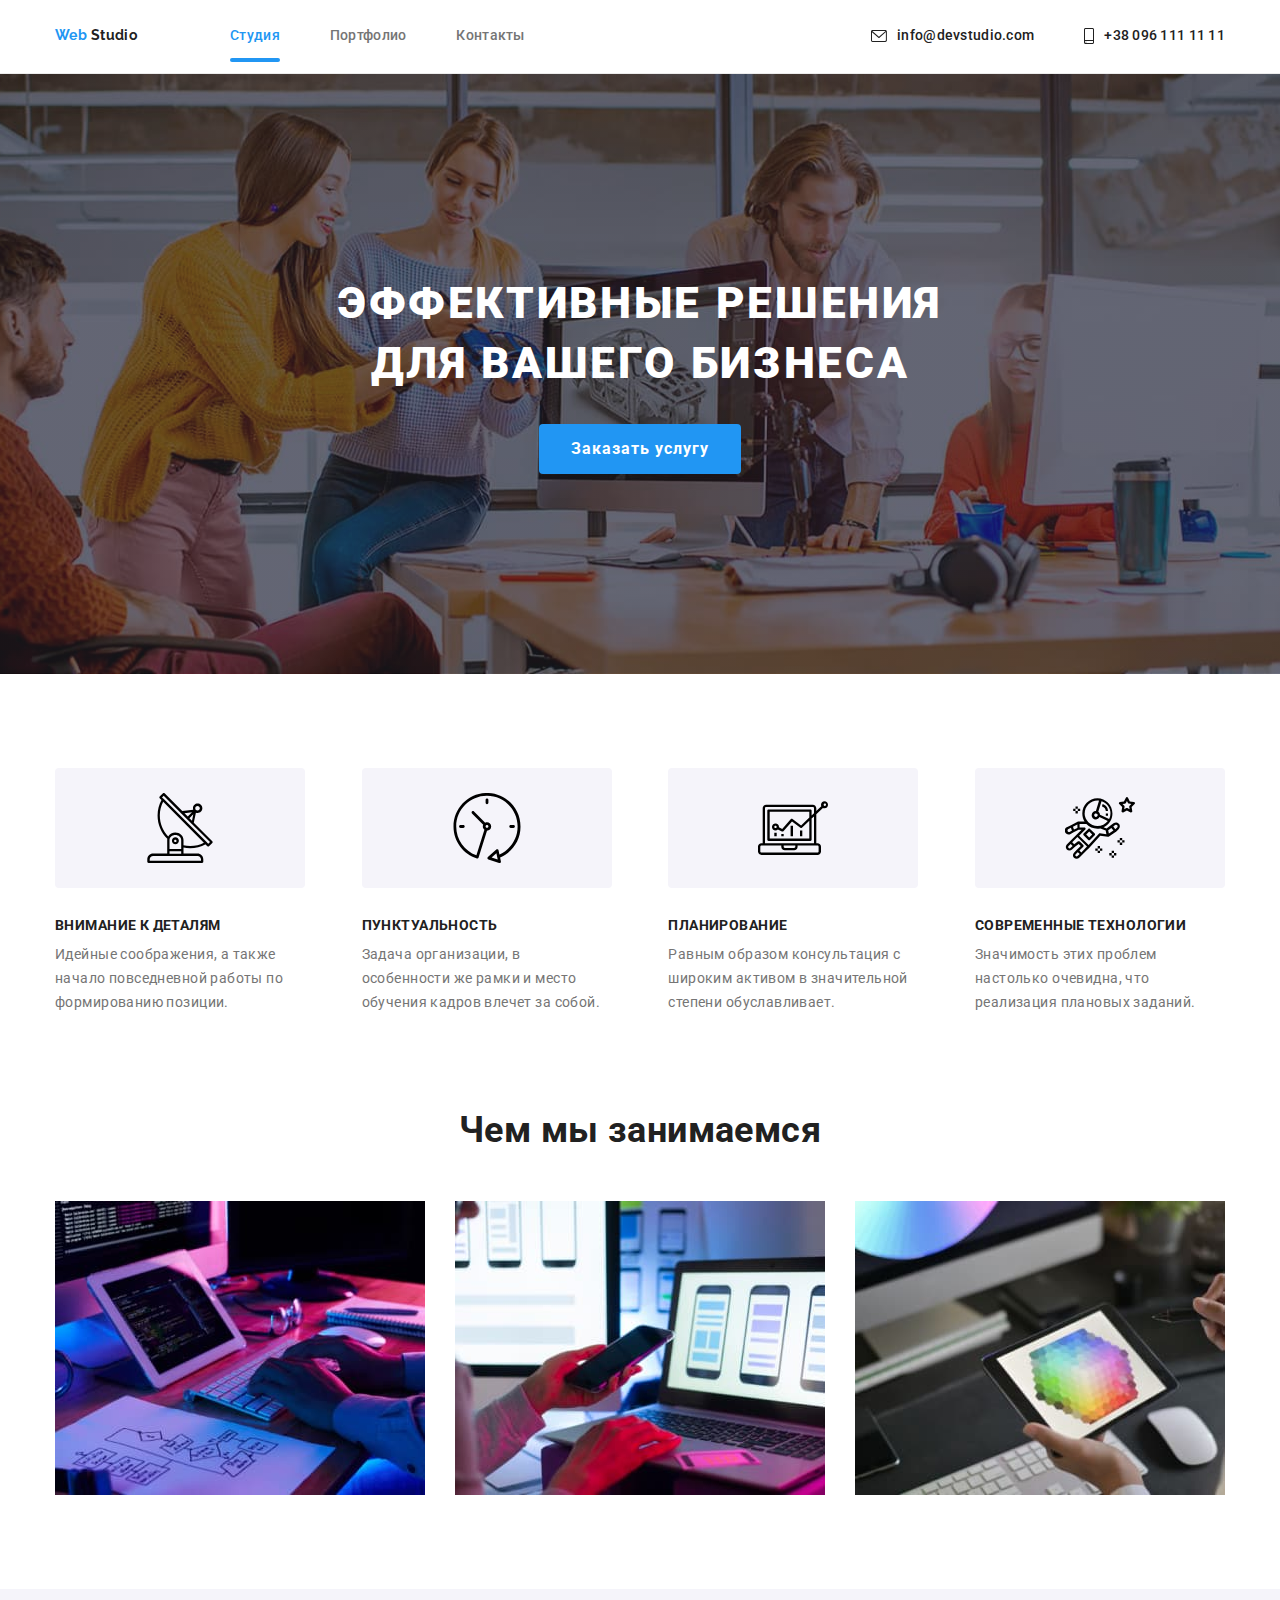
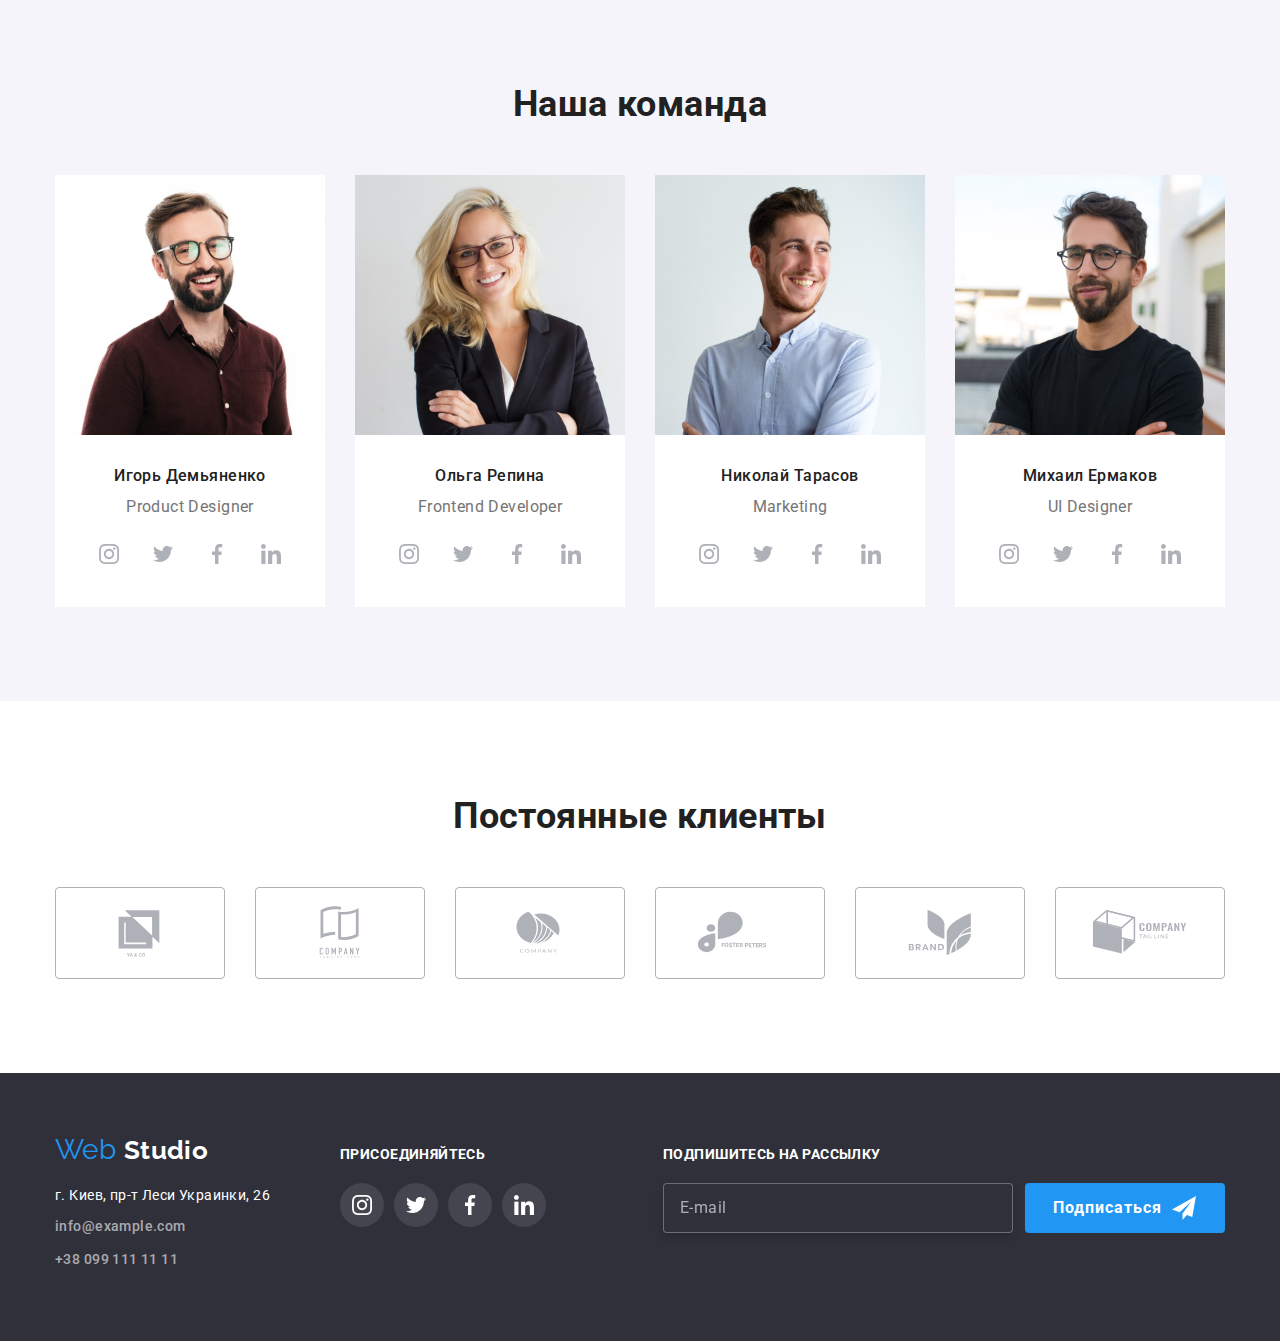
==== commit 652f7e4b: "Исправлен prettiren" ====
--- a/index.html
+++ b/index.html
@@ -18,13 +18,14 @@
     <link rel="stylesheet" href="./css/main.min.css" />
   </head>
   <body>
-    <!-------------------------------- HEADER---------------------------------->
+    <!-- HEADER -->
     <header class="header">
       <div class="container header__container">
         <nav class="header__nav">
-          <a href="./index.html" class="logo header__logo"
-            >Web<span class="header__logo--accent">Studio</span></a
-          >
+          <a href="./index.html" class="logo header__logo">
+            Web
+            <span class="header__logo--accent">Studio</span>
+          </a>
           <ul class="header__nav-list">
             <li class="header__item">
               <a href="" class="active">Студия</a>
@@ -37,28 +38,32 @@
         </nav>
         <ul class="header__nav-auth">
           <li>
-            <a href="mailto:info@example.com" class="header__item"
-              ><svg class="header__contacts-icon" width="16" height="12">
-                <use href="./images/icon.svg#icon-envelope"></use></svg
-              >info@devstudio.com</a
-            >
+            <a href="mailto:info@example.com" class="header__item">
+              <svg class="header__contacts-icon" width="16" height="12">
+                <use href="./images/icon.svg#icon-envelope"></use>
+              </svg>
+              info@devstudio.com
+            </a>
           </li>
           <li>
-            <a href="tel:+380991111111" class="header__item"
-              ><svg class="header__contacts-icon" width="10" height="16">
-                <use href="./images/icon.svg#icon-smartphone"></use></svg
-              >+38 096 111 11 11</a
-            >
+            <a href="tel:+380991111111" class="header__item">
+              <svg class="header__contacts-icon" width="10" height="16">
+                <use href="./images/icon.svg#icon-smartphone"></use>
+              </svg>
+              +38 096 111 11 11
+            </a>
           </li>
         </ul>
       </div>
     </header>
     <main>
-      <!----------------------------HERO-------------------------------->
+      <!-- HERO -->
       <section class="hero">
         <div class="container">
           <h1 class="hero__title">
-            Эффективные решения <br />для вашего бизнеса
+            Эффективные решения
+            <br />
+            для вашего бизнеса
           </h1>
           <button type="button" class="button" data-modal-open>
             Заказать услугу
@@ -71,9 +76,9 @@
                 </svg>
               </button>
               <form class="modal__form">
-                <b class="modal__form-title"
-                  >Оставьте свои данные, мы вам перезвоним</b
-                >
+                <b class="modal__form-title">
+                  Оставьте свои данные, мы вам перезвоним
+                </b>
                 <label for="username" class="form-label">
                   <input type="text" name="username" class="form-input" />
                   <span class="form-label-text">Имя</span>
@@ -100,10 +105,9 @@
                     class="form-input form-textarea"
                     name="comment"
                     placeholder="Введите текст"
-                  ></textarea
-                  ><span class="form-label-text">Комментарий</span>
+                  ></textarea>
+                  <span class="form-label-text">Комментарий</span>
                 </label>
-
                 <label for="policy" class="form-label-policy">
                   <input
                     type="checkbox"
@@ -113,9 +117,9 @@
                     class="policy-checkbox checkbox"
                   />
                   <span class="checkbox-icon"></span>
-                  <span class="form-label-policy-text"
-                    >Соглашаюсь с рассылкой и принимаю</span
-                  >
+                  <span class="form-label-policy-text">
+                    Соглашаюсь с рассылкой и принимаю
+                  </span>
                   <a class="link-policy" href="">Условия договора</a>
                 </label>
                 <button type="submit" class="button form-button">
@@ -412,16 +416,17 @@
     <footer class="footer-fon">
       <div class="container footer-position">
         <div class="footer-left-block">
-          <a class="footer-logo" href="./"
-            >Web<span class="accent-text">Studio</span></a
-          >
+          <a class="footer-logo" href="./">
+            Web
+            <span class="accent-text">Studio</span>
+          </a>
           <address class="adress">г. Киев, пр-т Леси Украинки, 26</address>
 
           <ul>
             <li class="contacts">
-              <a href="mailto:info@example.com" class="contacts"
-                >info@example.com</a
-              >
+              <a href="mailto:info@example.com" class="contacts">
+                info@example.com
+              </a>
             </li>
             <li class="contacts">
               <a href="tel:+380991111111" class="contacts">+38 099 111 11 11</a>
--- a/css/main.min.css
+++ b/css/main.min.css
@@ -1,2 +1,2 @@
-:root{--primary-text-color: #757575;--titel-text-color: #212121;--accent-text-color: #2196f3;--white-text-color: #ffffff;--primary-background-color: #ffffff;--titel-background-color: #f5f4fa;--hero-background-color: #2f303a;--border-background-color: #eeeeee;--border-header-background-color: #ececec;--timing-function: cubic-bezier(0.4, 0, 0.2, 1)}.active{position:relative;color:var(--accent-text-color)}.active::after{display:block;position:absolute;content:"";width:100%;height:4px;background-color:var(--accent-text-color);border-radius:2px;top:47px}a{text-decoration:none;color:var(--primary-text-color)}img{display:block;margin:0px}ul{padding:0px;margin:0px;list-style:none}p,h1,h2,h3,h4,h5,h6{margin:0px;padding:0px}textarea{resize:none}.icon{fill:currentColor}body{background:var(--primary-background-color);color:var(--primary-text-color);font-family:Roboto, sans-serif;font-size:14px;line-height:1.71;letter-spacing:0.03em}.container{width:1200px;margin:0 auto;padding-left:15px;padding-right:15px}.section{padding:94px 0px}.header{background-color:var(--white-text-color);border-bottom:1px solid #ececec}.header__container{display:flex;align-items:center}.header__nav{display:flex;align-items:center}.header__logo{font-family:Raleway;font-weight:700;margin-right:93px;padding-top:24px;padding-bottom:25px;color:var(--accent-text-color)}.header__logo--accent{color:var(--titel-text-color)}.header__nav-list{display:flex;font-weight:500;font-size:14px;line-height:1.14;letter-spacing:0.02em;transition:color 250ms var(--timing-function)}.header__nav-list :not(:last-child){margin-right:50px}.header__item{display:flex;align-items:center;font-weight:500;font-size:14px;line-height:1.14;letter-spacing:0.02em;color:var(--titel-text-color);transition:color 250ms var(--timing-function)}.header__nav-list .header__item :hover,.header__nav-list .header__item :focus{color:var(--accent-text-color)}.header__nav-auth{display:flex;margin-left:auto;justify-content:flex-end;font-weight:500;font-size:14px;line-height:1.14;letter-spacing:0.02em;transition:color 250ms var(--timing-function)}.header__nav-auth :not(:last-child){margin-right:50px}.header__nav-auth .header__item:hover,.header__nav-auth .header__item:focus{color:var(--accent-text-color)}.header__contacts-icon{margin-right:10px;fill:currentColor;transition:color 250ms var(--timing-function)}.header__nav-auth .header__contacts-icon:hover,.header__nav-auth .header__contacts-icon:focus{fill:var(--accent-text-color)}.button{min-width:200px;display:block;border-radius:4px;margin:0 auto;padding:10px 32px;font-family:Roboto;color:var(--white-text-color);background-color:var(--accent-text-color);font-weight:700;font-size:16px;line-height:1.87;letter-spacing:0.06em;border:none;cursor:pointer;border-style:none;transition-property:background-color, color;transition-duration:250ms;transition-timing-function:var(--timing-function)}.button:hover,.button:focus{background-color:var(--white-text-color);color:var(--accent-text-color)}.icon-footer{fill:currentColor}.footer-signup-block{margin-left:auto}.form-signup{display:flex}.text-signup{font-weight:700;font-size:14px;line-height:1.14;letter-spacing:0.03em;text-transform:uppercase;color:#ffffff;margin-bottom:20px}.button-signup{display:flex;align-items:center;padding-left:28px;padding-right:28px;margin-left:12px}.email-input{width:350px;height:50px;padding-left:16px;background-color:#2f303a;border:1px solid rgba(255,255,255,0.3);filter:drop-shadow(0px 4px 4px rgba(0,0,0,0.15));border-radius:4px;font-size:16px;line-height:1.3;color:rgba(255,255,255,0.6)}.email-input::placeholder{font-size:16px;line-height:1.25;color:rgba(255,255,255,0.6);letter-spacing:0.03em}.icon-signup{margin-left:10px}.buttons{display:flex;justify-content:center;margin-bottom:50px}.button-filter{font-family:inherit;border-radius:6px;padding:6px 22px;font-weight:500;font-size:16px;line-height:1.63;text-align:center;letter-spacing:0.03em;cursor:pointer;border:none;transition-property:background-color, color, box-shadow;transition-timing-function:var(--timing-function);transition-duration:250ms}.button-filter:hover,.button-filter:focus{color:var(--white-text-color);background:var(--accent-text-color);font-weight:500;font-size:16px;line-height:1.63;text-align:center}.button-filter:not(:nth-child(5n)){margin-right:8px}.hero{text-align:center;background-color:var(--hero-background-color);max-width:1600px;margin-left:auto;margin-right:auto;padding:200px 0px;background-image:linear-gradient(to right, rgba(47,48,58,0.4), rgba(47,48,58,0.4)),url(../images/hero.jpg);background-repeat:no-repeat;background-size:cover;background-position:center}.hero__title{margin-bottom:30px;color:var(--white-text-color);font-weight:900;font-size:44px;line-height:1.36;letter-spacing:0.06em;text-transform:uppercase}.backdrop{position:fixed;top:0;left:0;width:100%;height:100%;background-color:rgba(0,0,0,0.2);z-index:3}.is-hidden{opacity:1;pointer-events:none;visibility:hidden}.backdrop.is-hidden .modal{transform:translate(-50%, -50%) scale(0.2)}.modal{display:flex;justify-content:center;align-items:center;position:absolute;top:50%;left:50%;transform:translate(-50%, -50%) scale(1);min-width:528px;min-height:581px;background-color:var(--white-text-color);box-shadow:0px 1px 3px rgba(0,0,0,0.12),0px 1px 1px rgba(0,0,0,0.14),0px 2px 1px rgba(0,0,0,0.2);border-radius:4px;z-index:3;transition:transform 500ms var(--timing-function)}.modal__form{display:flex;flex-direction:column;width:448px}.modal__form-title{margin-bottom:30px;font-weight:700;font-size:20px;line-height:1.15;letter-spacing:0.03em;color:var(--titel-text-color)}.form-label{position:relative;margin-bottom:28px;color:var(--titel-text-color)}.form-label-text{position:absolute;left:0;top:-18px;font-size:12px;line-height:1.17;letter-spacing:0.01em;color:var(--primary-text-color)}.form-input{width:100%;height:40px;padding-left:42px;border:1px solid rgba(33,33,33,0.2);border-radius:4px;cursor:pointer}.form-input:focus{outline:none;border-color:var(--accent-text-color);cursor:text}.form-input:focus ~ .form-icon{color:var(--accent-text-color)}.form-label-textarea{margin-bottom:20px}.form-textarea{height:120px;padding:12px 16px}.form-textarea::placeholder{font-size:12px;line-height:1.17;letter-spacing:0.01em;color:rgba(117,117,117,0.5)}.form-label-policy{margin-bottom:30px}.form-label-policy-text{font-size:14px;line-height:0.58;letter-spacing:0.03em;color:var(--primary-text-color)}.link-policy{text-decoration:underline;color:var(--accent-text-color)}.checkbox{appearance:none;-webkit-appearance:none;-moz-appearance:none;position:absolute}.checkbox-icon{display:inline-block;width:15px;height:15px;vertical-align:text-top;border:2px solid var(--titel-text-color);border-radius:2px}.checkbox:checked ~ .form-label-policy-text{color:var(--titel-text-color)}.checkbox:checked+.checkbox-icon{border-color:var(--accent-text-color);background-color:var(--accent-text-color);background-image:url(../images/full-check.svg);background-size:contain;background-origin:content-box}.form-icon{position:absolute;top:11px;left:12px;width:18px;height:18px}.form-button{align-self:center;width:200px;transition:250ms var(--timing-function)}.form-button:hover,.form-button:focus{filter:drop-shadow(0px 4px 4px rgba(0,0,0,0.25))}.hero-close-button{position:absolute;display:flex;justify-content:center;align-items:center;top:8px;right:8px;width:30px;height:30px;border:1px solid rgba(0,0,0,0.1);border-radius:50%;text-align:center;background-color:var(--white-text-color);color:var(--titel-txt-color);cursor:pointer;transition-property:background-color, color;transition-timing-function:var(--timing-function);transition-duration:250ms}.hero-close-button:hover,.hero-close-button:focus{background-color:var(--accent-text-color);color:var(--white-text-color)}.hero-close-button-icon{fill:currentColor}.information-section{display:flex;justify-content:space-between;flex-direction:row}.information-section li:not(:last-child){margin-right:30px}.information-section-li{width:270px}.information-icon-block{display:flex;justify-content:center;align-items:center;width:100%;height:120px;margin-bottom:30px;background-color:var(--titel-background-color);border-radius:4px}.information-icon{width:70px;height:70px}.feature-list{margin-top:0px;margin-bottom:10px;color:var(--titel-text-color);font-weight:700;font-size:14px;line-height:1.14;text-transform:uppercase}.text{max-width:250px;margin:0px;font-size:14px;line-height:1.71}.works{padding-top:0px}.section-title{color:var(--titel-text-color);font-weight:700;font-size:36px;line-height:1.17;text-align:center;margin-bottom:50px}.list-photo{display:flex;justify-content:space-between}.box-photo{background-color:var(--titel-background-color)}.list-work{display:flex;justify-content:space-between}.team-description{padding:30px 0px;text-align:center;border:1px solid var(--white-text-color)}.feature-list-name{color:var(--titel-text-color);font-weight:500;font-size:16px;line-height:1.27;margin-bottom:10px}.text-name{margin-bottom:16px;font-size:16px;line-height:1.19}.item-work{background-color:var(--primary-background-color);border-radius:0px 0px 4px 4px}.list-person{display:flex;justify-content:center;gap:10px}.link-person{display:flex}.contacts-person{display:flex;justify-content:center;align-items:center;width:44px;height:44px;border-radius:50%;color:#afb1b8}.contacts-person:hover{background-color:var(--accent-text-color);color:var(--white-text-color)}.icon-person{fill:currentColor}.icon-person:hover{color:var(--white-text-color)}.clients-title{text-align:center;margin-bottom:50px}.list-client{display:flex;gap:30px}.icon-client{display:flex;justify-content:center;align-items:center;width:170px;height:92px;color:#afb1b8;border:1px solid #afb1b8;border-radius:4px}.icon-client:hover{color:var(--accent-text-color);cursor:pointer;border-color:var(--accent-text-color)}.icon-logo{width:106px;height:60px;fill:currentColor}.footer-fon{background:var(--hero-background-color);padding:60px 0px}.footer-logo{color:var(--accent-text-color);font-family:Raleway, sans-seri;font-size:28px;line-height:1.19}.accent-text{color:var(--white-text-color);font-family:Raleway;font-weight:700;font-size:26px;line-height:1.19}.adress{display:inline;margin-top:20px;margin-bottom:9px;color:var(--white-text-color);font-style:normal;font-size:14px;line-height:1.41}.footer-left-block{display:flex;flex-direction:column}.contacts{margin-bottom:9px;font-weight:500;letter-spacing:0.03em;color:rgba(255,255,255,0.6);font-size:14px;line-height:1.71}.contacts:hover,.contacts:focus{color:var(--accent-text-color)}.footer-position{display:flex;align-items:baseline}.footer-right-block{margin-left:70px}.footer-right-block h2{font-weight:700;font-size:14px;line-height:1.14;letter-spacing:0.03em;text-transform:uppercase;color:var(--white-text-color);margin-bottom:20px}.footer-link{display:flex;justify-content:center;align-items:center;width:44px;height:44px;background-color:rgba(255,255,255,0.1);color:var(--white-text-color);border-radius:50%}.footer-link:hover{background-color:var(--accent-text-color)}.footer-list{display:flex;gap:10px}.container-heder-portfolio{border-top:0px;border-right:0px;border-bottom:1px solid var(--border-header-background-color);border-left:0px}.portfolio-box-photo{display:flex;flex-wrap:wrap}.portfolio-box-photo li:nth-child(3n){margin-right:0}.portfolio-item{display:flex;flex-direction:column;align-items:center;width:370px;margin-right:30px;margin-bottom:30px;transition:box-shadow 250ms var(--timing-function)}.portfolio-item:hover{box-shadow:0px 1px 1px rgba(0,0,0,0.12),0px 4px 4px rgba(0,0,0,0.06),1px 4px 6px rgba(0,0,0,0.16);cursor:pointer}.portfolio-sample-overlay{position:relative;overflow:hidden}.portfolio-sample-decoration{position:absolute;width:100%;height:100%;background-color:rgba(33,150,243,0.9);pointer-events:none;opacity:1;transition-property:transform, opacity;transition-timing-function:var(--timing-function);transition-duration:250ms}.sample-decoration-text{position:absolute;top:50%;left:50%;width:322px;transform:translate(-50%, -50%);font-size:18px;line-height:1.56;color:var(--white-text-color)}.portfolio-item:hover .portfolio-sample-decoration{opacity:1;transform:translateY(-100%)}.portfolio-item:hover .portfolio-decoration-text{opacity:1}.portfolio-box-photo .portfolio-item-text{font-size:16px;line-height:1.87}.portfolio-photo-text{padding:20px 24px;width:370px;border:1px solid #eee;border-width:0 1px 1px 1px}.portfolio-item:nth-last-child(-n+3){margin-bottom:0}.portfolio-photo-text .portfolio-item-text{margin-top:4px}.portfolio-item-title{color:var(--titel-text-color);font-weight:700;font-size:18px;line-height:2;letter-spacing:0.06em}
+:root{--primary-text-color: #757575;--titel-text-color: #212121;--accent-text-color: #2196f3;--white-text-color: #ffffff;--primary-background-color: #ffffff;--titel-background-color: #f5f4fa;--hero-background-color: #2f303a;--border-background-color: #eeeeee;--border-header-background-color: #ececec;--timing-function: cubic-bezier(0.4, 0, 0.2, 1)}.active{position:relative;color:var(--accent-text-color)}.active::after{display:block;position:absolute;content:"";width:100%;height:4px;background-color:var(--accent-text-color);border-radius:2px;top:30px}a{text-decoration:none;color:var(--primary-text-color)}img{display:block;margin:0px}ul{padding:0px;margin:0px;list-style:none}p,h1,h2,h3,h4,h5,h6{margin:0px;padding:0px}textarea{resize:none}.icon{fill:currentColor}body{background:var(--primary-background-color);color:var(--primary-text-color);font-family:Roboto, sans-serif;font-size:14px;line-height:1.71;letter-spacing:0.03em}.container{width:1200px;margin:0 auto;padding-left:15px;padding-right:15px}.section{padding:94px 0px}.header{background-color:var(--white-text-color);border-bottom:1px solid #ececec}.header__container{display:flex;align-items:center}.header__nav{display:flex;align-items:center}.header__logo{font-family:Raleway;font-weight:700;margin-right:93px;padding-top:24px;padding-bottom:25px;color:var(--accent-text-color)}.header__logo--accent{color:var(--titel-text-color)}.header__nav-list{display:flex;font-weight:500;font-size:14px;line-height:1.14;letter-spacing:0.02em;transition:color 250ms var(--timing-function)}.header__nav-list :not(:last-child){margin-right:50px}.header__item{display:flex;align-items:center;font-weight:500;font-size:14px;line-height:1.14;letter-spacing:0.02em;color:var(--titel-text-color);transition:color 250ms var(--timing-function)}.header__nav-list .header__item :hover,.header__nav-list .header__item :focus{color:var(--accent-text-color)}.header__nav-auth{display:flex;margin-left:auto;justify-content:flex-end;font-weight:500;font-size:14px;line-height:1.14;letter-spacing:0.02em;transition:color 250ms var(--timing-function)}.header__nav-auth :not(:last-child){margin-right:50px}.header__nav-auth .header__item:hover,.header__nav-auth .header__item:focus{color:var(--accent-text-color)}.header__contacts-icon{margin-right:10px;fill:currentColor;transition:color 250ms var(--timing-function)}.header__nav-auth .header__contacts-icon:hover,.header__nav-auth .header__contacts-icon:focus{fill:var(--accent-text-color)}.button{min-width:200px;display:block;border-radius:4px;margin:0 auto;padding:10px 32px;font-family:Roboto;color:var(--white-text-color);background-color:var(--accent-text-color);font-weight:700;font-size:16px;line-height:1.87;letter-spacing:0.06em;border:none;cursor:pointer;border-style:none;transition-property:background-color, color;transition-duration:250ms;transition-timing-function:var(--timing-function)}.button:hover,.button:focus{background-color:var(--white-text-color);color:var(--accent-text-color)}.icon-footer{fill:currentColor}.footer-signup-block{margin-left:auto}.form-signup{display:flex}.text-signup{font-weight:700;font-size:14px;line-height:1.14;letter-spacing:0.03em;text-transform:uppercase;color:#ffffff;margin-bottom:20px}.button-signup{display:flex;align-items:center;padding-left:28px;padding-right:28px;margin-left:12px}.email-input{width:350px;height:50px;padding-left:16px;background-color:#2f303a;border:1px solid rgba(255,255,255,0.3);filter:drop-shadow(0px 4px 4px rgba(0,0,0,0.15));border-radius:4px;font-size:16px;line-height:1.3;color:rgba(255,255,255,0.6)}.email-input::placeholder{font-size:16px;line-height:1.25;color:rgba(255,255,255,0.6);letter-spacing:0.03em}.icon-signup{margin-left:10px}.buttons{display:flex;justify-content:center;margin-bottom:50px}.button-filter{font-family:inherit;border-radius:6px;padding:6px 22px;font-weight:500;font-size:16px;line-height:1.63;text-align:center;letter-spacing:0.03em;cursor:pointer;border:none;transition-property:background-color, color, box-shadow;transition-timing-function:var(--timing-function);transition-duration:250ms}.button-filter:hover,.button-filter:focus{color:var(--white-text-color);background:var(--accent-text-color);font-weight:500;font-size:16px;line-height:1.63;text-align:center}.button-filter:not(:nth-child(5n)){margin-right:8px}.hero{text-align:center;background-color:var(--hero-background-color);max-width:1600px;margin-left:auto;margin-right:auto;padding:200px 0px;background-image:linear-gradient(to right, rgba(47,48,58,0.4), rgba(47,48,58,0.4)),url(../images/hero.jpg);background-repeat:no-repeat;background-size:cover;background-position:center}.hero__title{margin-bottom:30px;color:var(--white-text-color);font-weight:900;font-size:44px;line-height:1.36;letter-spacing:0.06em;text-transform:uppercase}.backdrop{position:fixed;top:0;left:0;width:100%;height:100%;background-color:rgba(0,0,0,0.2);z-index:3}.is-hidden{opacity:1;pointer-events:none;visibility:hidden}.backdrop.is-hidden .modal{transform:translate(-50%, -50%) scale(0.2)}.modal{display:flex;justify-content:center;align-items:center;position:absolute;top:50%;left:50%;transform:translate(-50%, -50%) scale(1);min-width:528px;min-height:581px;background-color:var(--white-text-color);box-shadow:0px 1px 3px rgba(0,0,0,0.12),0px 1px 1px rgba(0,0,0,0.14),0px 2px 1px rgba(0,0,0,0.2);border-radius:4px;z-index:3;transition:transform 500ms var(--timing-function)}.modal__form{display:flex;flex-direction:column;width:448px}.modal__form-title{margin-bottom:30px;font-weight:700;font-size:20px;line-height:1.15;letter-spacing:0.03em;color:var(--titel-text-color)}.form-label{position:relative;margin-bottom:28px;color:var(--titel-text-color)}.form-label-text{position:absolute;left:0;top:-18px;font-size:12px;line-height:1.17;letter-spacing:0.01em;color:var(--primary-text-color)}.form-input{width:100%;height:40px;padding-left:42px;border:1px solid rgba(33,33,33,0.2);border-radius:4px;cursor:pointer}.form-input:focus{outline:none;border-color:var(--accent-text-color);cursor:text}.form-input:focus ~ .form-icon{color:var(--accent-text-color)}.form-label-textarea{margin-bottom:20px}.form-textarea{height:120px;padding:12px 16px}.form-textarea::placeholder{font-size:12px;line-height:1.17;letter-spacing:0.01em;color:rgba(117,117,117,0.5)}.form-label-policy{margin-bottom:30px}.form-label-policy-text{font-size:14px;line-height:0.58;letter-spacing:0.03em;color:var(--primary-text-color)}.link-policy{text-decoration:underline;color:var(--accent-text-color)}.checkbox{appearance:none;-webkit-appearance:none;-moz-appearance:none;position:absolute}.checkbox-icon{display:inline-block;width:15px;height:15px;vertical-align:text-top;border:2px solid var(--titel-text-color);border-radius:2px}.checkbox:checked ~ .form-label-policy-text{color:var(--titel-text-color)}.checkbox:checked+.checkbox-icon{border-color:var(--accent-text-color);background-color:var(--accent-text-color);background-image:url(../images/full-check.svg);background-size:contain;background-origin:content-box}.form-icon{position:absolute;top:11px;left:12px;width:18px;height:18px}.form-button{align-self:center;width:200px;transition:250ms var(--timing-function)}.form-button:hover,.form-button:focus{filter:drop-shadow(0px 4px 4px rgba(0,0,0,0.25))}.hero-close-button{position:absolute;display:flex;justify-content:center;align-items:center;top:8px;right:8px;width:30px;height:30px;border:1px solid rgba(0,0,0,0.1);border-radius:50%;text-align:center;background-color:var(--white-text-color);color:var(--titel-txt-color);cursor:pointer;transition-property:background-color, color;transition-timing-function:var(--timing-function);transition-duration:250ms}.hero-close-button:hover,.hero-close-button:focus{background-color:var(--accent-text-color);color:var(--white-text-color)}.hero-close-button-icon{fill:currentColor}.information-section{display:flex;justify-content:space-between;flex-direction:row}.information-section li:not(:last-child){margin-right:30px}.information-section-li{width:270px}.information-icon-block{display:flex;justify-content:center;align-items:center;width:100%;height:120px;margin-bottom:30px;background-color:var(--titel-background-color);border-radius:4px}.information-icon{width:70px;height:70px}.feature-list{margin-top:0px;margin-bottom:10px;color:var(--titel-text-color);font-weight:700;font-size:14px;line-height:1.14;text-transform:uppercase}.text{max-width:250px;margin:0px;font-size:14px;line-height:1.71}.works{padding-top:0px}.section-title{color:var(--titel-text-color);font-weight:700;font-size:36px;line-height:1.17;text-align:center;margin-bottom:50px}.list-photo{display:flex;justify-content:space-between}.box-photo{background-color:var(--titel-background-color)}.list-work{display:flex;justify-content:space-between}.team-description{padding:30px 0px;text-align:center;border:1px solid var(--white-text-color)}.feature-list-name{color:var(--titel-text-color);font-weight:500;font-size:16px;line-height:1.27;margin-bottom:10px}.text-name{margin-bottom:16px;font-size:16px;line-height:1.19}.item-work{background-color:var(--primary-background-color);border-radius:0px 0px 4px 4px}.list-person{display:flex;justify-content:center;gap:10px}.link-person{display:flex}.contacts-person{display:flex;justify-content:center;align-items:center;width:44px;height:44px;border-radius:50%;color:#afb1b8}.contacts-person:hover{background-color:var(--accent-text-color);color:var(--white-text-color)}.icon-person{fill:currentColor}.icon-person:hover{color:var(--white-text-color)}.clients-title{text-align:center;margin-bottom:50px}.list-client{display:flex;gap:30px}.icon-client{display:flex;justify-content:center;align-items:center;width:170px;height:92px;color:#afb1b8;border:1px solid #afb1b8;border-radius:4px}.icon-client:hover{color:var(--accent-text-color);cursor:pointer;border-color:var(--accent-text-color)}.icon-logo{width:106px;height:60px;fill:currentColor}.footer-fon{background:var(--hero-background-color);padding:60px 0px}.footer-logo{color:var(--accent-text-color);font-family:Raleway, sans-seri;font-size:28px;line-height:1.19}.accent-text{color:var(--white-text-color);font-family:Raleway;font-weight:700;font-size:26px;line-height:1.19}.adress{display:inline;margin-top:20px;margin-bottom:9px;color:var(--white-text-color);font-style:normal;font-size:14px;line-height:1.41}.footer-left-block{display:flex;flex-direction:column}.contacts{margin-bottom:9px;font-weight:500;letter-spacing:0.03em;color:rgba(255,255,255,0.6);font-size:14px;line-height:1.71}.contacts:hover,.contacts:focus{color:var(--accent-text-color)}.footer-position{display:flex;align-items:baseline}.footer-right-block{margin-left:70px}.footer-right-block h2{font-weight:700;font-size:14px;line-height:1.14;letter-spacing:0.03em;text-transform:uppercase;color:var(--white-text-color);margin-bottom:20px}.footer-link{display:flex;justify-content:center;align-items:center;width:44px;height:44px;background-color:rgba(255,255,255,0.1);color:var(--white-text-color);border-radius:50%}.footer-link:hover{background-color:var(--accent-text-color)}.footer-list{display:flex;gap:10px}.container-heder-portfolio{border-top:0px;border-right:0px;border-bottom:1px solid var(--border-header-background-color);border-left:0px}.portfolio-box-photo{display:flex;flex-wrap:wrap}.portfolio-box-photo li:nth-child(3n){margin-right:0}.portfolio-item{display:flex;flex-direction:column;align-items:center;width:370px;margin-right:30px;margin-bottom:30px;transition:box-shadow 250ms var(--timing-function)}.portfolio-item:hover{box-shadow:0px 1px 1px rgba(0,0,0,0.12),0px 4px 4px rgba(0,0,0,0.06),1px 4px 6px rgba(0,0,0,0.16);cursor:pointer}.portfolio-sample-overlay{position:relative;overflow:hidden}.portfolio-sample-decoration{position:absolute;width:100%;height:100%;background-color:rgba(33,150,243,0.9);pointer-events:none;opacity:1;transition-property:transform, opacity;transition-timing-function:var(--timing-function);transition-duration:250ms}.sample-decoration-text{position:absolute;top:50%;left:50%;width:322px;transform:translate(-50%, -50%);font-size:18px;line-height:1.56;color:var(--white-text-color)}.portfolio-item:hover .portfolio-sample-decoration{opacity:1;transform:translateY(-100%)}.portfolio-item:hover .portfolio-decoration-text{opacity:1}.portfolio-box-photo .portfolio-item-text{font-size:16px;line-height:1.87}.portfolio-photo-text{padding:20px 24px;width:370px;border:1px solid #eee;border-width:0 1px 1px 1px}.portfolio-item:nth-last-child(-n+3){margin-bottom:0}.portfolio-photo-text .portfolio-item-text{margin-top:4px}.portfolio-item-title{color:var(--titel-text-color);font-weight:700;font-size:18px;line-height:2;letter-spacing:0.06em}
 /*# sourceMappingURL=main.min.css.map */